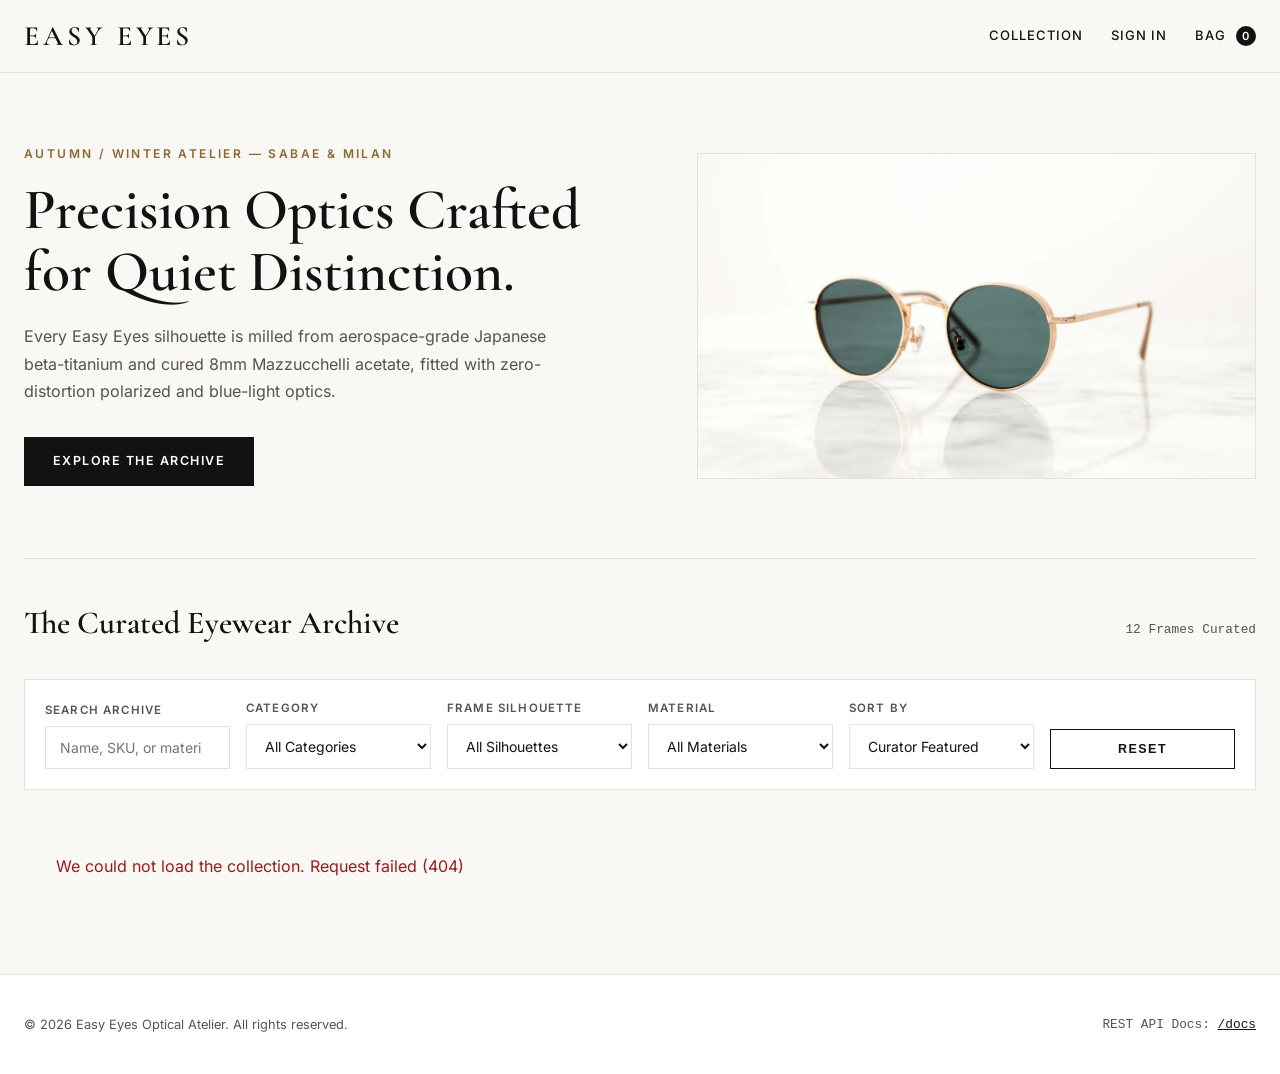
==== static/index.html @ 43835b64 "Local codebase push (without proper commit history)" ====
<!DOCTYPE html>
<html lang="en">
<head>
  <meta charset="UTF-8" />
  <meta name="viewport" content="width=device-width, initial-scale=1.0" />
  <link rel="icon" href="data:," />
  <link rel="preload" href="/static/fonts/inter-var.woff2" as="font" type="font/woff2" crossorigin />
  <link rel="preload" href="/static/fonts/cormorant-600.woff2" as="font" type="font/woff2" crossorigin />
  <meta name="description" content="Easy Eyes — Architectural luxury optical and sun eyewear crafted from Japanese titanium and Italian cellulose acetate." />
  <title>Easy Eyes — Architectural Luxury Eyewear</title>
  <link rel="stylesheet" href="/static/css/styles.css" />
</head>
<body>
  <header class="nav-header">
    <div class="container-luxury nav-inner">
      <a href="/index.html" class="brand-logo">Easy Eyes</a>
      <nav class="nav-links" aria-label="Primary Navigation">
        <a href="/index.html#catalog" class="nav-link">Collection</a>
        <a href="/admin.html" id="nav-admin-link" class="nav-link" style="display: none;">Atelier Admin</a>
        <a href="/login.html" id="nav-auth-link" class="nav-link">Sign In</a>
        <button type="button" id="nav-logout-btn" class="nav-link" style="display: none;">Logout</button>
        <a href="/cart.html" class="nav-link" aria-label="Shopping Bag">
          Bag <span id="nav-cart-count" class="badge-count">0</span>
        </a>
      </nav>
    </div>
  </header>

  <main class="container-luxury">
    <section class="hero-section">
      <div>
        <span class="hero-eyebrow">Autumn / Winter Atelier — Sabae &amp; Milan</span>
        <h1 class="hero-title">Precision Optics Crafted for Quiet Distinction.</h1>
        <p class="hero-subtitle">
          Every Easy Eyes silhouette is milled from aerospace-grade Japanese beta-titanium and cured 8mm Mazzucchelli acetate, fitted with zero-distortion polarized and blue-light optics.
        </p>
        <div style="display: flex; gap: 1rem; flex-wrap: wrap;">
          <a href="#catalog" class="btn-primary">Explore The Archive</a>
        </div>
      </div>
      <div class="hero-img-wrap">
        <img src="/static/images/frames/hero.webp"
             alt="Easy Eyes Signature Gold Titanium Eyewear"
             width="1200"
             height="700"
             fetchpriority="high" />
      </div>
    </section>

    <section id="catalog" aria-labelledby="catalog-heading">
      <div style="display: flex; justify-content: space-between; align-items: baseline; flex-wrap: wrap; margin-top: 2.5rem;">
        <h2 id="catalog-heading" class="font-serif" style="font-size: 2rem; font-weight: 600;">The Curated Eyewear Archive</h2>
        <span id="results-count" class="font-mono" style="font-size: 0.8rem; color: #57534E;">12 Frames Curated</span>
      </div>

      <div class="filter-bar">
        <div>
          <label for="search-input" class="field-label">Search Archive</label>
          <input type="search" id="search-input" class="input-field" placeholder="Name, SKU, or material..." />
        </div>
        <div>
          <label for="filter-category" class="field-label">Category</label>
          <select id="filter-category" class="select-field">
            <option value="">All Categories</option>
            <option value="SUNGLASSES">Sunglasses</option>
            <option value="OPTICAL">Optical Frames</option>
          </select>
        </div>
        <div>
          <label for="filter-shape" class="field-label">Frame Silhouette</label>
          <select id="filter-shape" class="select-field">
            <option value="">All Silhouettes</option>
            <option value="ROUND">Round</option>
            <option value="SQUARE">Square</option>
            <option value="AVIATOR">Aviator</option>
            <option value="CAT_EYE">Cat-Eye</option>
            <option value="RECTANGLE">Rectangle</option>
          </select>
        </div>
        <div>
          <label for="filter-material" class="field-label">Material</label>
          <select id="filter-material" class="select-field">
            <option value="">All Materials</option>
            <option value="TITANIUM">Japanese Titanium</option>
            <option value="ACETATE">Italian Acetate</option>
            <option value="METAL">Sculpted Metal</option>
          </select>
        </div>
        <div>
          <label for="sort-select" class="field-label">Sort By</label>
          <select id="sort-select" class="select-field">
            <option value="featured">Curator Featured</option>
            <option value="price_asc">Price: Low to High</option>
            <option value="price_desc">Price: High to Low</option>
            <option value="rating_desc">Highest Rated</option>
          </select>
        </div>
        <div>
          <button type="button" id="reset-filters-btn" class="btn-outline" style="width: 100%; padding: 0.75rem;">Reset</button>
        </div>
      </div>

      <div id="product-grid" class="product-grid">
        <div class="skeleton-box"></div>
        <div class="skeleton-box"></div>
        <div class="skeleton-box"></div>
        <div class="skeleton-box"></div>
        <div class="skeleton-box"></div>
        <div class="skeleton-box"></div>
      </div>
    </section>
  </main>

  <footer class="footer-luxury">
    <div class="container-luxury" style="display: flex; justify-content: space-between; flex-wrap: wrap; gap: 1rem;">
      <span>&copy; 2026 Easy Eyes Optical Atelier. All rights reserved.</span>
      <span class="font-mono">REST API Docs: <a href="/docs" style="color: #121212;">/docs</a></span>
    </div>
  </footer>

  <script src="/static/js/api.js" defer></script>
  <script src="/static/js/catalog.js" defer></script>
</body>
</html>
---- static/css/styles.css ----
/* static/css/styles.css — Easy Eyes Luxury Editorial Stylesheet + Staggered Scroll Reveal */
@font-face {
  font-family: "Inter";
  src: url("/static/fonts/inter-var.woff2") format("woff2");
  font-weight: 400 600;
  font-display: swap;
}
@font-face {
  font-family: "Cormorant Garamond";
  src: url("/static/fonts/cormorant-600.woff2") format("woff2");
  font-weight: 600;
  font-display: swap;
}

*, *::before, *::after { box-sizing: border-box; margin: 0; padding: 0; }
:root {
  --bg-primary: #FAF8F5;
  --bg-surface: #FFFFFF;
  --bg-dark: #121212;
  --text-main: #121212;
  --text-muted: #57534E;
  --accent-gold: #8A6A2F;
  --accent-gold-light: #C5A059;
  --border-subtle: #E5E2DC;
  --danger: #991B1B;
  --success: #166534;
}
html { font-family: "Inter", -apple-system, BlinkMacSystemFont, sans-serif; background-color: var(--bg-primary); color: var(--text-main); line-height: 1.5; scroll-behavior: smooth; }
body { min-height: 100vh; display: flex; flex-direction: column; background-color: var(--bg-primary); color: var(--text-main); overflow-x: hidden; }
.font-serif { font-family: "Cormorant Garamond", Georgia, serif; }
.font-mono { font-family: ui-monospace, SFMono-Regular, Menlo, Monaco, Consolas, monospace; }

/* Prevents sticky navbar from clipping #catalog heading on anchor scroll */
#catalog { scroll-margin-top: 5.25rem; }

/* Layout Containers */
.container-luxury { width: 100%; max-width: 1280px; margin: 0 auto; padding: 0 1.5rem; }
.nav-header { position: sticky; top: 0; z-index: 40; background: rgba(250, 248, 245, 0.95); backdrop-filter: blur(8px); border-bottom: 1px solid var(--border-subtle); }
.nav-inner { display: flex; align-items: center; justify-content: space-between; height: 4.5rem; }
.brand-logo { font-family: "Cormorant Garamond", Georgia, serif; font-size: 1.75rem; font-weight: 600; letter-spacing: 0.14em; text-transform: uppercase; color: var(--text-main); text-decoration: none; }
.nav-links { display: flex; align-items: center; gap: 1.75rem; }
.nav-link { font-size: 0.8125rem; font-weight: 500; letter-spacing: 0.08em; text-transform: uppercase; color: var(--text-main); text-decoration: none; transition: color 0.15s; background: none; border: none; cursor: pointer; }
.nav-link:hover { color: var(--accent-gold); }
.badge-count { display: inline-flex; align-items: center; justify-content: center; min-width: 1.25rem; height: 1.25rem; padding: 0 0.35rem; font-size: 0.7rem; font-weight: 600; background: var(--bg-dark); color: #fff; border-radius: 999px; margin-left: 0.35rem; }

/* Hero Section */
.hero-section { display: grid; grid-template-columns: 1fr; gap: 2rem; padding: 3rem 0; border-bottom: 1px solid var(--border-subtle); align-items: center; }
@media (min-width: 900px) { .hero-section { grid-template-columns: 1.05fr 0.95fr; padding: 4.5rem 0; gap: 3.5rem; } }
.hero-eyebrow { font-size: 0.75rem; text-transform: uppercase; letter-spacing: 0.2em; color: var(--accent-gold); font-weight: 600; margin-bottom: 1rem; display: block; }
.hero-title { font-family: "Cormorant Garamond", Georgia, serif; font-size: clamp(2.5rem, 4.5vw, 4.25rem); font-weight: 600; line-height: 1.08; margin-bottom: 1.25rem; color: var(--text-main); }
.hero-subtitle { font-size: 1rem; color: var(--text-muted); max-width: 34rem; margin-bottom: 2rem; line-height: 1.7; }
.hero-img-wrap { width: 100%; aspect-ratio: 12 / 7; background: #141413; overflow: hidden; border: 1px solid var(--border-subtle); }
.hero-img-wrap img { width: 100%; height: 100%; object-fit: cover; display: block; transition: transform 0.8s cubic-bezier(0.22, 1, 0.36, 1); }
.hero-img-wrap:hover img { transform: scale(1.03); }

/* Buttons & Inputs */
.btn-primary { display: inline-flex; align-items: center; justify-content: center; gap: 0.5rem; background: var(--bg-dark); color: #FFFFFF; font-size: 0.78rem; font-weight: 600; text-transform: uppercase; letter-spacing: 0.12em; padding: 0.9rem 1.75rem; border: 1px solid var(--bg-dark); cursor: pointer; text-decoration: none; transition: background 0.2s, transform 0.2s; }
.btn-primary:hover { background: #27272A; transform: translateY(-1px); }
.btn-primary:disabled { opacity: 0.5; cursor: not-allowed; transform: none; }
.btn-outline { display: inline-flex; align-items: center; justify-content: center; gap: 0.5rem; background: transparent; color: var(--text-main); font-size: 0.78rem; font-weight: 600; text-transform: uppercase; letter-spacing: 0.12em; padding: 0.85rem 1.5rem; border: 1px solid var(--text-main); cursor: pointer; text-decoration: none; transition: all 0.2s; }
.btn-outline:hover { background: var(--bg-dark); color: #FFFFFF; }
.btn-danger { background: var(--danger); color: #fff; border: 1px solid var(--danger); padding: 0.5rem 0.9rem; font-size: 0.75rem; text-transform: uppercase; letter-spacing: 0.08em; cursor: pointer; }
.btn-sm { padding: 0.5rem 0.9rem; font-size: 0.72rem; }

.input-field, .select-field, .textarea-field { width: 100%; padding: 0.75rem 0.9rem; font-size: 0.875rem; font-family: inherit; color: var(--text-main); background: #FFFFFF; border: 1px solid var(--border-subtle); outline: none; transition: border-color 0.15s; }
.input-field:focus, .select-field:focus, .textarea-field:focus { border-color: var(--bg-dark); }
.field-label { display: block; font-size: 0.72rem; font-weight: 600; text-transform: uppercase; letter-spacing: 0.1em; color: var(--text-muted); margin-bottom: 0.4rem; }

/* Filter Bar & Product Grid */
.filter-bar { background: var(--bg-surface); border: 1px solid var(--border-subtle); padding: 1.25rem; margin: 2rem 0; display: grid; grid-template-columns: repeat(auto-fit, minmax(170px, 1fr)); gap: 1rem; align-items: end; }
.product-grid { display: grid; grid-template-columns: repeat(1, 1fr); gap: 2rem; margin-bottom: 4rem; }
@media (min-width: 640px) { .product-grid { grid-template-columns: repeat(2, 1fr); } }
@media (min-width: 1024px) { .product-grid { grid-template-columns: repeat(3, 1fr); } }

/* Product Card & Hover Elevation */
.product-card { background: var(--bg-surface); border: 1px solid var(--border-subtle); display: flex; flex-direction: column; justify-content: space-between; position: relative; min-height: 460px; transition: border-color 0.25s ease, box-shadow 0.35s ease, transform 0.35s ease; }
.product-card:hover { border-color: #A8A29E; box-shadow: 0 14px 30px -12px rgba(18, 18, 18, 0.08); }
.card-img-box { width: 100%; aspect-ratio: 1 / 1; background: #F4F1EA; overflow: hidden; position: relative; display: block; }
.card-img-box img { width: 100%; height: 100%; object-fit: cover; display: block; transition: transform 0.55s cubic-bezier(0.22, 1, 0.36, 1); }
.product-card:hover .card-img-box img { transform: scale(1.05); }
.wishlist-icon-btn { position: absolute; top: 0.75rem; right: 0.75rem; z-index: 10; width: 2.25rem; height: 2.25rem; background: rgba(255,255,255,0.92); border: 1px solid var(--border-subtle); display: flex; align-items: center; justify-content: center; cursor: pointer; font-size: 1rem; color: var(--text-main); transition: transform 0.2s; }
.wishlist-icon-btn:hover { transform: scale(1.08); }
.wishlist-icon-btn.active { color: #B91C1C; }
.card-body { padding: 1.25rem; display: flex; flex-direction: column; gap: 0.5rem; flex: 1; }
.card-meta { display: flex; justify-content: space-between; align-items: center; font-size: 0.7rem; text-transform: uppercase; letter-spacing: 0.1em; color: var(--text-muted); }
.card-title { font-family: "Cormorant Garamond", Georgia, serif; font-size: 1.35rem; font-weight: 600; color: var(--text-main); text-decoration: none; line-height: 1.25; }
.card-price-row { display: flex; align-items: center; justify-content: space-between; margin-top: auto; padding-top: 0.9rem; border-top: 1px solid var(--border-subtle); }

/* GPU-Accelerated Scroll Reveal Animation (0 CLS impact) */
.reveal-on-scroll {
  opacity: 0;
  transform: translateY(24px);
  transition: opacity 0.65s cubic-bezier(0.22, 1, 0.36, 1),
              transform 0.65s cubic-bezier(0.22, 1, 0.36, 1),
              border-color 0.25s ease,
              box-shadow 0.35s ease;
  transition-delay: var(--reveal-delay, 0ms);
  will-change: opacity, transform;
}
.reveal-on-scroll.is-visible {
  opacity: 1;
  transform: translateY(0);
}

/* Skeleton Loader */
.skeleton-box { background: linear-gradient(90deg, #ECE9E2 25%, #F5F3EE 50%, #ECE9E2 75%); background-size: 200% 100%; animation: shimmer 1.5s infinite; min-height: 460px; border: 1px solid var(--border-subtle); }
@keyframes shimmer { 0% { background-position: 200% 0; } 100% { background-position: -200% 0; } }

/* Product Detail Layout */
.pdp-grid { display: grid; grid-template-columns: 1fr; gap: 2.5rem; padding: 3rem 0; }
@media (min-width: 900px) { .pdp-grid { grid-template-columns: 1fr 1fr; gap: 4rem; } }
.spec-grid { display: grid; grid-template-columns: repeat(2, 1fr); gap: 0.75rem; margin: 1.5rem 0; padding: 1.25rem; background: var(--bg-surface); border: 1px solid var(--border-subtle); }
.spec-item span { display: block; font-size: 0.68rem; text-transform: uppercase; letter-spacing: 0.1em; color: var(--text-muted); }
.spec-item strong { font-size: 0.875rem; color: var(--text-main); }

/* Tables, Modals & Toast */
.table-wrap { width: 100%; overflow-x: auto; background: var(--bg-surface); border: 1px solid var(--border-subtle); }
table.luxury-table { width: 100%; border-collapse: collapse; text-align: left; font-size: 0.875rem; }
.luxury-table th { padding: 0.9rem 1rem; font-size: 0.7rem; text-transform: uppercase; letter-spacing: 0.1em; color: var(--text-muted); border-bottom: 1px solid var(--border-subtle); background: #F7F5F0; }
.luxury-table td { padding: 0.9rem 1rem; border-bottom: 1px solid var(--border-subtle); vertical-align: middle; }

.modal-backdrop { position: fixed; inset: 0; background: rgba(18, 18, 18, 0.65); z-index: 60; display: none; align-items: center; justify-content: center; padding: 1rem; }
.modal-backdrop.open { display: flex; }
.modal-card { background: var(--bg-surface); border: 1px solid var(--border-subtle); width: 100%; max-width: 600px; max-height: 90vh; overflow-y: auto; padding: 2rem; }

.toast-banner { position: fixed; bottom: 1.5rem; right: 1.5rem; z-index: 80; background: var(--bg-dark); color: #fff; padding: 0.9rem 1.4rem; font-size: 0.85rem; letter-spacing: 0.03em; border-left: 4px solid var(--accent-gold-light); box-shadow: 0 10px 25px rgba(0,0,0,0.18); display: none; max-width: 24rem; }
.toast-banner.show { display: block; }
.footer-luxury { margin-top: auto; border-top: 1px solid var(--border-subtle); padding: 2.5rem 0; font-size: 0.8rem; color: var(--text-muted); background: var(--bg-surface); }

@media (max-width: 640px) {
  .nav-inner { height: auto; padding: 0.75rem 0; flex-wrap: wrap; gap: 0.5rem; }
  .brand-logo { font-size: 1.35rem; }
  .nav-links { gap: 1rem; flex-wrap: wrap; }
  .nav-link { font-size: 0.72rem; }
}
@media (prefers-reduced-motion: reduce) {
  .skeleton-box, .reveal-on-scroll { animation: none; opacity: 1; transform: none; transition: none; }
}
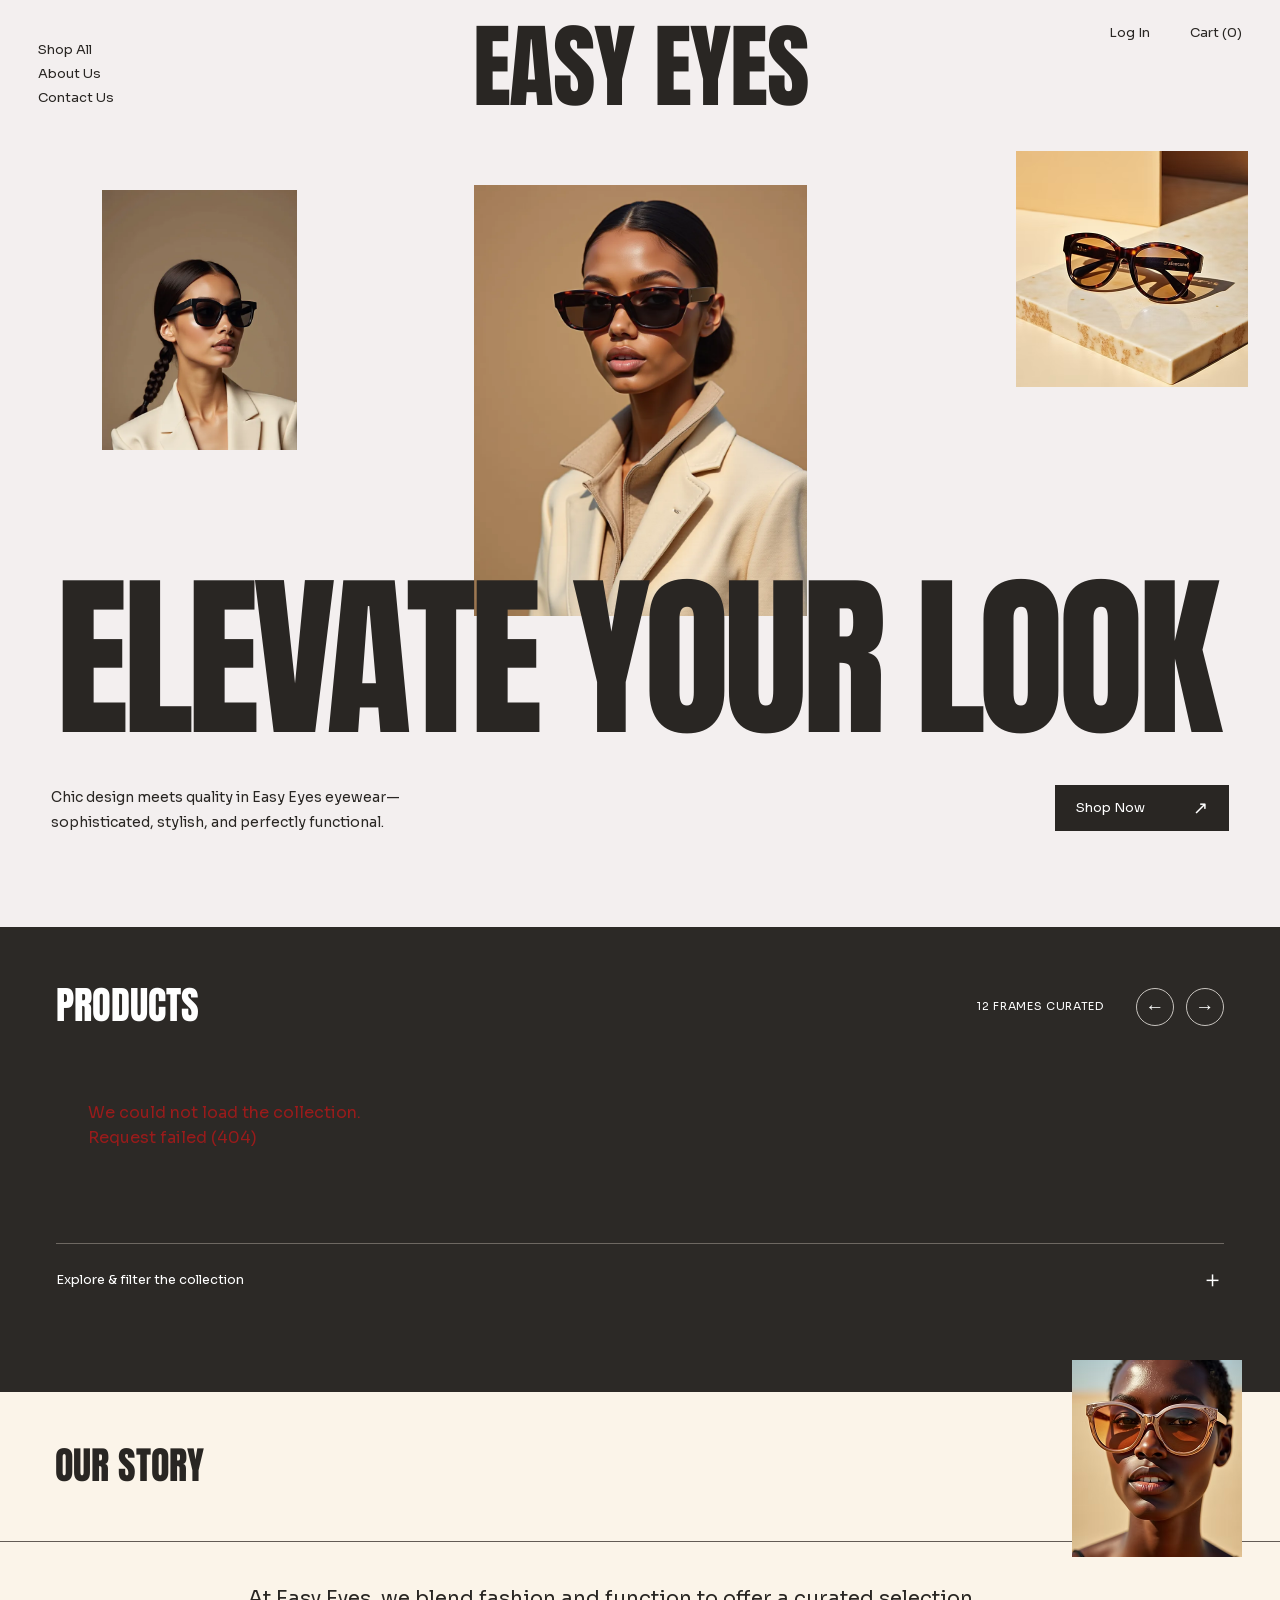
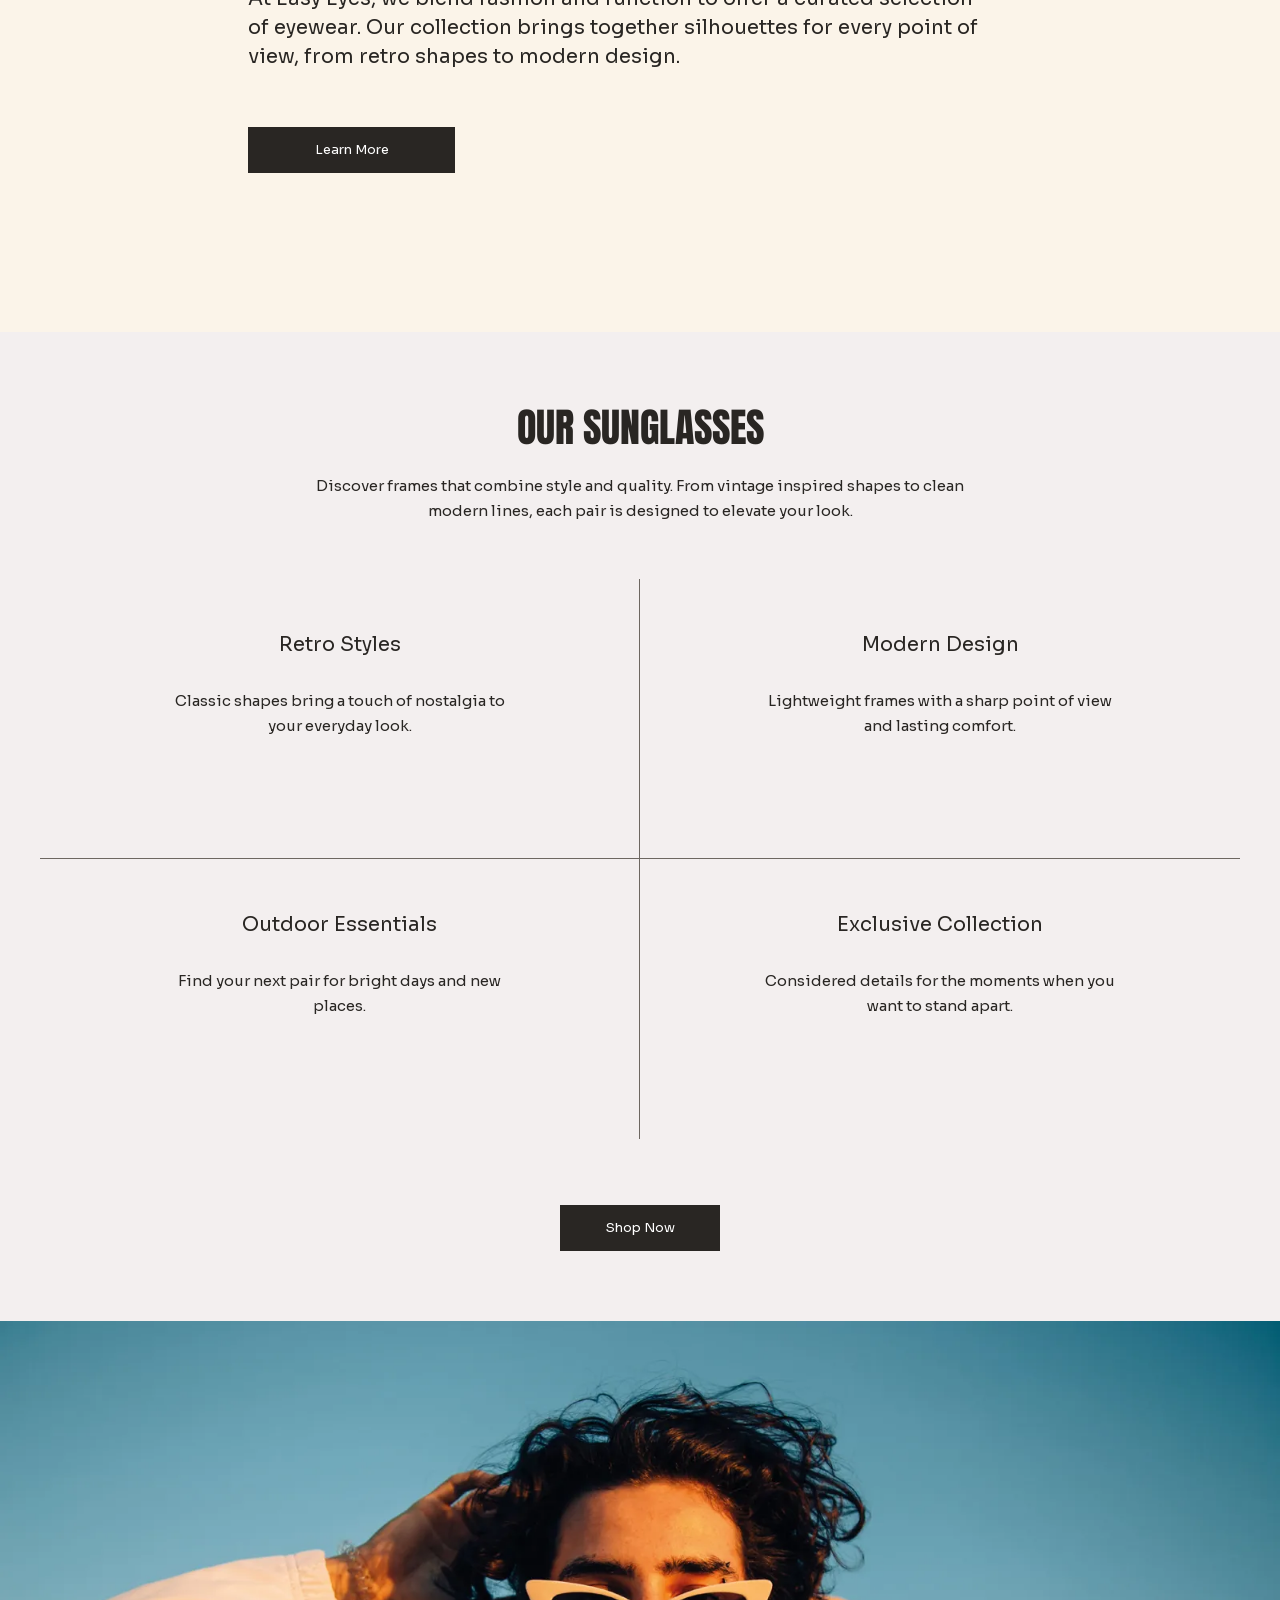
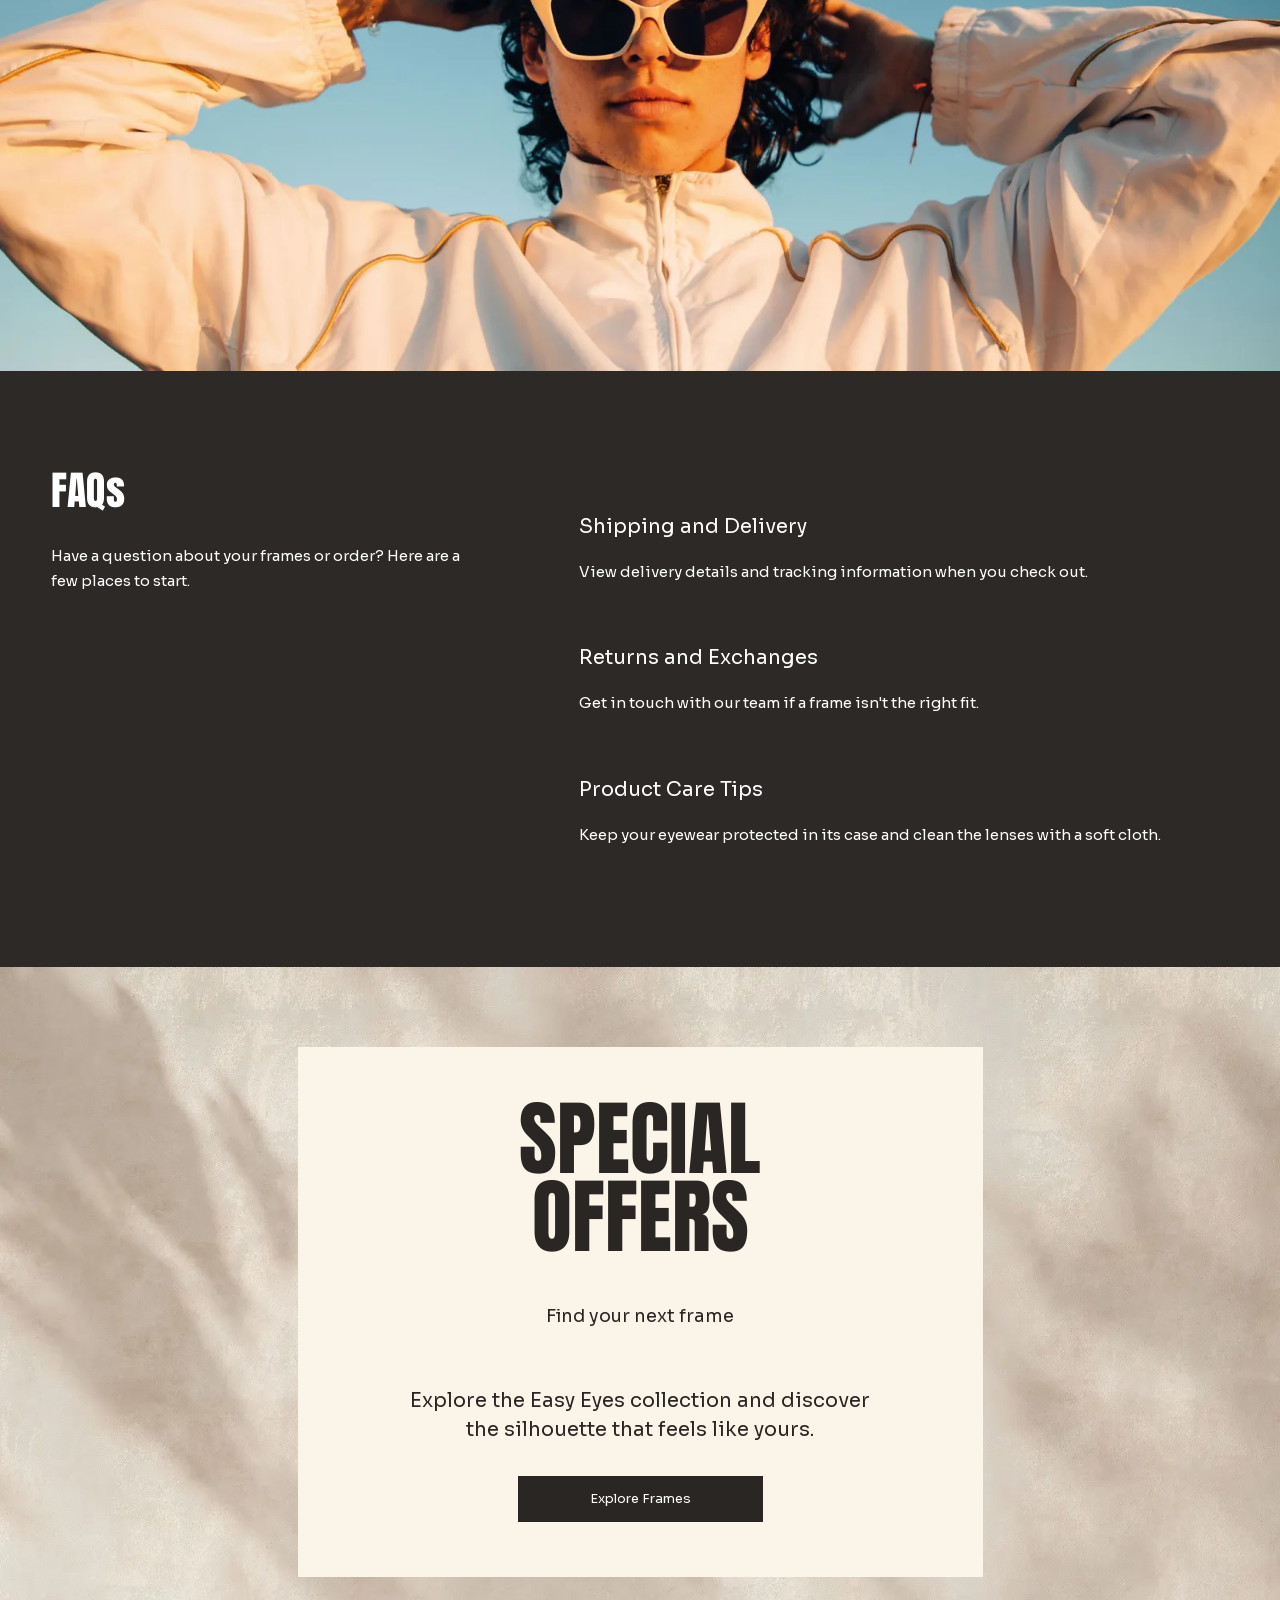
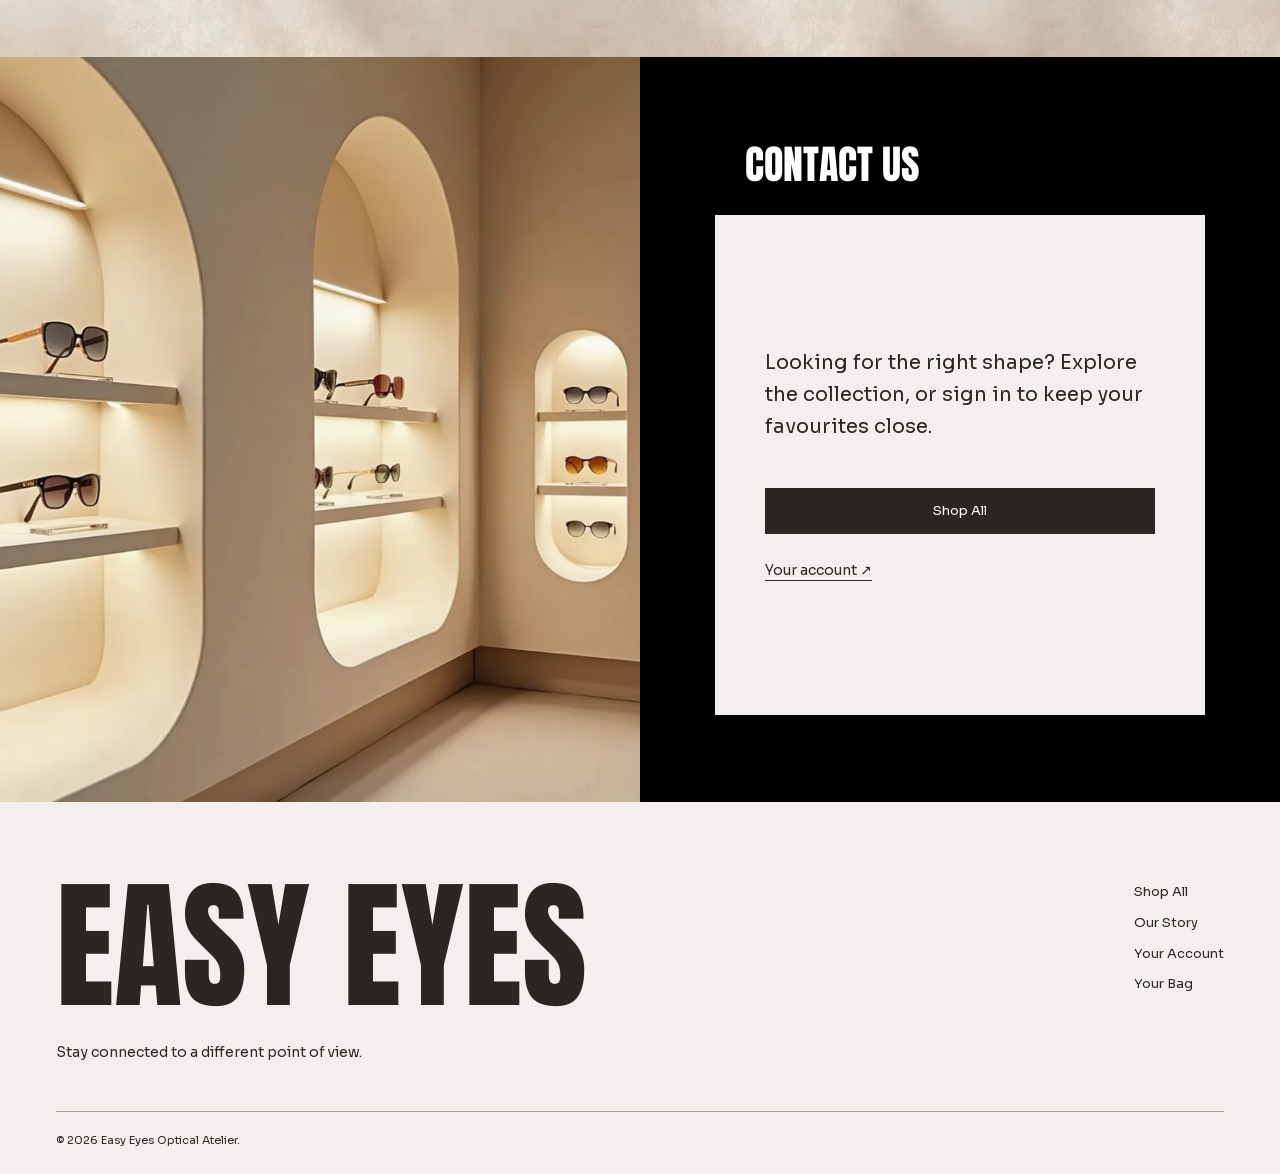
==== commit e755d3a3: "Pushed local updates, bettering UI" ====
--- a/static/index.html
+++ b/static/index.html
@@ -4,121 +4,138 @@
   <meta charset="UTF-8" />
   <meta name="viewport" content="width=device-width, initial-scale=1.0" />
   <link rel="icon" href="data:," />
-  <link rel="preload" href="/static/fonts/inter-var.woff2" as="font" type="font/woff2" crossorigin />
-  <link rel="preload" href="/static/fonts/cormorant-600.woff2" as="font" type="font/woff2" crossorigin />
-  <meta name="description" content="Easy Eyes — Architectural luxury optical and sun eyewear crafted from Japanese titanium and Italian cellulose acetate." />
-  <title>Easy Eyes — Architectural Luxury Eyewear</title>
-  <link rel="stylesheet" href="/static/css/styles.css" />
+  <link rel="preload" href="/static/fonts/anton.woff2" as="font" type="font/woff2" crossorigin />
+  <link rel="preload" href="/static/images/campaign/portrait-center.webp" as="image" type="image/webp" fetchpriority="high" />
+  <meta name="description" content="Easy Eyes — considered eyewear for a different point of view. Explore sunglasses and optical frames." />
+  <title>Easy Eyes — Elevate Your Look</title>
+  <link rel="stylesheet" href="/static/css/styles.css?v=20261029-4" />
+  <script>if ('IntersectionObserver' in window && !matchMedia('(prefers-reduced-motion: reduce)').matches) document.documentElement.classList.add('motion-ready');</script>
 </head>
-<body>
-  <header class="nav-header">
-    <div class="container-luxury nav-inner">
-      <a href="/index.html" class="brand-logo">Easy Eyes</a>
-      <nav class="nav-links" aria-label="Primary Navigation">
-        <a href="/index.html#catalog" class="nav-link">Collection</a>
-        <a href="/admin.html" id="nav-admin-link" class="nav-link" style="display: none;">Atelier Admin</a>
-        <a href="/login.html" id="nav-auth-link" class="nav-link">Sign In</a>
-        <button type="button" id="nav-logout-btn" class="nav-link" style="display: none;">Logout</button>
-        <a href="/cart.html" class="nav-link" aria-label="Shopping Bag">
-          Bag <span id="nav-cart-count" class="badge-count">0</span>
-        </a>
-      </nav>
-    </div>
+<body class="home-page">
+  <header class="site-header">
+    <nav class="site-nav" aria-label="Primary navigation">
+      <div class="site-nav-left">
+        <a href="#catalog">Shop All</a>
+        <a href="#story">About Us</a>
+        <a href="#contact">Contact Us</a>
+        <a href="/admin.html" id="nav-admin-link" style="display:none;">Admin</a>
+      </div>
+      <a href="/index.html" class="site-wordmark" aria-label="Easy Eyes home">EASY EYES</a>
+      <div class="site-nav-right">
+        <a href="/login.html" id="nav-auth-link">Log In</a>
+        <button type="button" id="nav-logout-btn" style="display:none;">Logout</button>
+        <a href="/cart.html" aria-label="Shopping bag">Cart (<span id="nav-cart-count">0</span>)</a>
+      </div>
+    </nav>
   </header>
 
-  <main class="container-luxury">
-    <section class="hero-section">
-      <div>
-        <span class="hero-eyebrow">Autumn / Winter Atelier — Sabae &amp; Milan</span>
-        <h1 class="hero-title">Precision Optics Crafted for Quiet Distinction.</h1>
-        <p class="hero-subtitle">
-          Every Easy Eyes silhouette is milled from aerospace-grade Japanese beta-titanium and cured 8mm Mazzucchelli acetate, fitted with zero-distortion polarized and blue-light optics.
-        </p>
-        <div style="display: flex; gap: 1rem; flex-wrap: wrap;">
-          <a href="#catalog" class="btn-primary">Explore The Archive</a>
-        </div>
+  <main>
+    <section class="reference-hero" aria-labelledby="hero-heading">
+      <div class="hero-stage">
+        <img class="hero-photo hero-photo-left" src="/static/images/campaign/portrait-left.webp" alt="Model wearing dark sunglasses and a cream blazer" width="600" height="800" fetchpriority="low" decoding="async" />
+        <img class="hero-photo hero-photo-center" src="/static/images/campaign/portrait-center.webp" alt="Model in sculptural dark sunglasses and a cream jacket" width="900" height="1200" fetchpriority="high" decoding="async" />
+        <img class="hero-photo hero-photo-right" src="/static/images/campaign/frames-right.avif" alt="Tortoiseshell sunglasses on a sunlit stone plinth" width="464" height="472" fetchpriority="low" decoding="async" />
+        <h1 id="hero-heading">ELEVATE YOUR LOOK</h1>
       </div>
-      <div class="hero-img-wrap">
-        <img src="/static/images/frames/hero.webp"
-             alt="Easy Eyes Signature Gold Titanium Eyewear"
-             width="1200"
-             height="700"
-             fetchpriority="high" />
+      <div class="hero-after">
+        <p>Chic design meets quality in Easy Eyes eyewear—sophisticated, stylish, and perfectly functional.</p>
+        <a href="#catalog" class="reference-button">Shop Now <span aria-hidden="true">↗</span></a>
       </div>
     </section>
 
-    <section id="catalog" aria-labelledby="catalog-heading">
-      <div style="display: flex; justify-content: space-between; align-items: baseline; flex-wrap: wrap; margin-top: 2.5rem;">
-        <h2 id="catalog-heading" class="font-serif" style="font-size: 2rem; font-weight: 600;">The Curated Eyewear Archive</h2>
-        <span id="results-count" class="font-mono" style="font-size: 0.8rem; color: #57534E;">12 Frames Curated</span>
-      </div>
-
-      <div class="filter-bar">
-        <div>
-          <label for="search-input" class="field-label">Search Archive</label>
-          <input type="search" id="search-input" class="input-field" placeholder="Name, SKU, or material..." />
-        </div>
-        <div>
-          <label for="filter-category" class="field-label">Category</label>
-          <select id="filter-category" class="select-field">
-            <option value="">All Categories</option>
-            <option value="SUNGLASSES">Sunglasses</option>
-            <option value="OPTICAL">Optical Frames</option>
-          </select>
-        </div>
-        <div>
-          <label for="filter-shape" class="field-label">Frame Silhouette</label>
-          <select id="filter-shape" class="select-field">
-            <option value="">All Silhouettes</option>
-            <option value="ROUND">Round</option>
-            <option value="SQUARE">Square</option>
-            <option value="AVIATOR">Aviator</option>
-            <option value="CAT_EYE">Cat-Eye</option>
-            <option value="RECTANGLE">Rectangle</option>
-          </select>
-        </div>
-        <div>
-          <label for="filter-material" class="field-label">Material</label>
-          <select id="filter-material" class="select-field">
-            <option value="">All Materials</option>
-            <option value="TITANIUM">Japanese Titanium</option>
-            <option value="ACETATE">Italian Acetate</option>
-            <option value="METAL">Sculpted Metal</option>
-          </select>
-        </div>
-        <div>
-          <label for="sort-select" class="field-label">Sort By</label>
-          <select id="sort-select" class="select-field">
-            <option value="featured">Curator Featured</option>
-            <option value="price_asc">Price: Low to High</option>
-            <option value="price_desc">Price: High to Low</option>
-            <option value="rating_desc">Highest Rated</option>
-          </select>
-        </div>
-        <div>
-          <button type="button" id="reset-filters-btn" class="btn-outline" style="width: 100%; padding: 0.75rem;">Reset</button>
+    <section id="catalog" class="reference-products" aria-labelledby="catalog-heading">
+      <div class="products-heading" data-reveal>
+        <h2 id="catalog-heading">PRODUCTS</h2>
+        <div class="product-controls">
+          <span id="results-count" aria-live="polite">12 Frames Curated</span>
+          <button type="button" class="product-arrow" id="products-prev" aria-label="Previous products">←</button>
+          <button type="button" class="product-arrow" id="products-next" aria-label="Next products">→</button>
         </div>
       </div>
+      <div id="product-grid" class="product-grid" tabindex="0" aria-label="Eyewear collection" data-reveal>
+        <div class="skeleton-box"></div><div class="skeleton-box"></div><div class="skeleton-box"></div>
+      </div>
+      <details class="collection-filters">
+        <summary>Explore &amp; filter the collection <span aria-hidden="true">＋</span></summary>
+        <div class="filter-bar">
+          <div><label for="search-input" class="field-label">Search</label><input type="search" id="search-input" class="input-field" placeholder="Name, SKU, or material..." /></div>
+          <div><label for="filter-category" class="field-label">Category</label><select id="filter-category" class="select-field"><option value="">All Categories</option><option value="SUNGLASSES">Sunglasses</option><option value="OPTICAL">Optical Frames</option></select></div>
+          <div><label for="filter-shape" class="field-label">Shape</label><select id="filter-shape" class="select-field"><option value="">All Silhouettes</option><option value="ROUND">Round</option><option value="SQUARE">Square</option><option value="AVIATOR">Aviator</option><option value="CAT_EYE">Cat-Eye</option><option value="RECTANGLE">Rectangle</option></select></div>
+          <div><label for="filter-material" class="field-label">Material</label><select id="filter-material" class="select-field"><option value="">All Materials</option><option value="TITANIUM">Japanese Titanium</option><option value="ACETATE">Italian Acetate</option><option value="METAL">Sculpted Metal</option></select></div>
+          <div><label for="sort-select" class="field-label">Sort By</label><select id="sort-select" class="select-field"><option value="featured">Curator Featured</option><option value="price_asc">Price: Low to High</option><option value="price_desc">Price: High to Low</option><option value="rating_desc">Highest Rated</option></select></div>
+          <div><button type="button" id="reset-filters-btn" class="btn-outline">Reset</button></div>
+        </div>
+      </details>
+    </section>
 
-      <div id="product-grid" class="product-grid">
-        <div class="skeleton-box"></div>
-        <div class="skeleton-box"></div>
-        <div class="skeleton-box"></div>
-        <div class="skeleton-box"></div>
-        <div class="skeleton-box"></div>
-        <div class="skeleton-box"></div>
+    <section id="story" class="reference-story" aria-labelledby="story-heading">
+      <div class="story-head" data-reveal>
+        <h2 id="story-heading">OUR STORY</h2>
+        <img src="/static/images/campaign/story-portrait.avif" alt="Portrait of a model in warm toned sunglasses" width="340" height="394" loading="lazy" decoding="async" />
+      </div>
+      <div class="story-copy" data-reveal>
+        <p>At Easy Eyes, we blend fashion and function to offer a curated selection of eyewear. Our collection brings together silhouettes for every point of view, from retro shapes to modern design.</p>
+        <a href="#sunglasses" class="reference-button">Learn More</a>
+      </div>
+    </section>
+
+    <section id="sunglasses" class="reference-sunglasses" aria-labelledby="sunglasses-heading">
+      <div class="sunglasses-intro" data-reveal>
+        <h2 id="sunglasses-heading">OUR SUNGLASSES</h2>
+        <p>Discover frames that combine style and quality. From vintage inspired shapes to clean modern lines, each pair is designed to elevate your look.</p>
+      </div>
+      <div class="feature-grid">
+        <div data-reveal><h3>Retro Styles</h3><p>Classic shapes bring a touch of nostalgia to your everyday look.</p></div>
+        <div data-reveal><h3>Modern Design</h3><p>Lightweight frames with a sharp point of view and lasting comfort.</p></div>
+        <div data-reveal><h3>Outdoor Essentials</h3><p>Find your next pair for bright days and new places.</p></div>
+        <div data-reveal><h3>Exclusive Collection</h3><p>Considered details for the moments when you want to stand apart.</p></div>
+      </div>
+      <a href="#catalog" class="reference-button">Shop Now</a>
+    </section>
+
+    <div class="reference-banner" aria-label="Model wearing statement sunglasses in sunlight">
+      <img src="/static/images/campaign/wide-banner.webp" alt="Model in white cat-eye sunglasses against a blue sky" width="1600" height="812" loading="lazy" decoding="async" />
+    </div>
+
+    <section class="reference-faq" aria-labelledby="faq-heading">
+      <div data-reveal><h2 id="faq-heading">FAQs</h2><p>Have a question about your frames or order? Here are a few places to start.</p></div>
+      <div class="faq-list">
+        <div data-reveal><h3>Shipping and Delivery</h3><p>View delivery details and tracking information when you check out.</p></div>
+        <div data-reveal><h3>Returns and Exchanges</h3><p>Get in touch with our team if a frame isn't the right fit.</p></div>
+        <div data-reveal><h3>Product Care Tips</h3><p>Keep your eyewear protected in its case and clean the lenses with a soft cloth.</p></div>
+      </div>
+    </section>
+
+    <section class="reference-offers" aria-labelledby="offers-heading">
+      <div class="offers-panel" data-reveal>
+        <h2 id="offers-heading">SPECIAL OFFERS</h2>
+        <h3>Find your next frame</h3>
+        <p>Explore the Easy Eyes collection and discover the silhouette that feels like yours.</p>
+        <a href="#catalog" class="reference-button">Explore Frames</a>
+      </div>
+    </section>
+
+    <section id="contact" class="reference-contact" aria-labelledby="contact-heading">
+      <img src="/static/images/campaign/contact-gallery.webp" alt="A warm eyewear gallery with illuminated display shelves" width="900" height="1034" loading="lazy" decoding="async" />
+      <div class="contact-panel" data-reveal>
+        <h2 id="contact-heading">CONTACT US</h2>
+        <div class="contact-card">
+          <p>Looking for the right shape? Explore the collection, or sign in to keep your favourites close.</p>
+          <a href="#catalog" class="reference-button">Shop All</a>
+          <a href="/login.html" class="contact-account-link">Your account ↗</a>
+        </div>
       </div>
     </section>
   </main>
 
-  <footer class="footer-luxury">
-    <div class="container-luxury" style="display: flex; justify-content: space-between; flex-wrap: wrap; gap: 1rem;">
-      <span>&copy; 2026 Easy Eyes Optical Atelier. All rights reserved.</span>
-      <span class="font-mono">REST API Docs: <a href="/docs" style="color: #121212;">/docs</a></span>
-    </div>
+  <footer class="reference-footer">
+    <div><a href="/index.html" class="footer-brand">EASY EYES</a><p>Stay connected to a different point of view.</p></div>
+    <div><a href="#catalog">Shop All</a><a href="#story">Our Story</a><a href="/login.html">Your Account</a><a href="/cart.html">Your Bag</a></div>
+    <small>© 2026 Easy Eyes Optical Atelier.</small>
   </footer>
 
   <script src="/static/js/api.js" defer></script>
   <script src="/static/js/catalog.js" defer></script>
+  <script src="/static/js/home.js?v=20261029-4" defer></script>
 </body>
 </html>
--- a/static/css/styles.css
+++ b/static/css/styles.css
@@ -1,4 +1,4 @@
-/* static/css/styles.css — Easy Eyes Luxury Editorial Stylesheet + Staggered Scroll Reveal */
+/* Easy Eyes visual system */
 @font-face {
   font-family: "Inter";
   src: url("/static/fonts/inter-var.woff2") format("woff2");
@@ -13,126 +13,868 @@
 }
 
 *, *::before, *::after { box-sizing: border-box; margin: 0; padding: 0; }
+
 :root {
-  --bg-primary: #FAF8F5;
+  --bg-primary: #FFFFFF;
   --bg-surface: #FFFFFF;
-  --bg-dark: #121212;
-  --text-main: #121212;
-  --text-muted: #57534E;
-  --accent-gold: #8A6A2F;
-  --accent-gold-light: #C5A059;
-  --border-subtle: #E5E2DC;
+  --bg-soft: #F6F6F4;
+  --bg-dark: #0A0A0A;
+  --text-main: #0A0A0A;
+  --text-muted: #525252;
+  --border-subtle: #E6E6E2;
+
+  /* Warm accent */
+  --accent-gold: #8A6421;
+  --accent-gold-light: #C9A96E;
+  --accent-tint: #FAF8F3;
+
   --danger: #991B1B;
   --success: #166534;
-}
-html { font-family: "Inter", -apple-system, BlinkMacSystemFont, sans-serif; background-color: var(--bg-primary); color: var(--text-main); line-height: 1.5; scroll-behavior: smooth; }
-body { min-height: 100vh; display: flex; flex-direction: column; background-color: var(--bg-primary); color: var(--text-main); overflow-x: hidden; }
+  --ease-luxury: cubic-bezier(0.19, 1, 0.22, 1);
+  --ease-smooth: cubic-bezier(0.22, 1, 0.36, 1);
+}
+
+html {
+  font-family: "Inter", -apple-system, BlinkMacSystemFont, sans-serif;
+  background-color: var(--bg-primary);
+  color: var(--text-main);
+  line-height: 1.6;
+  scroll-behavior: smooth;
+  -webkit-font-smoothing: antialiased;
+}
+
+body {
+  min-height: 100vh;
+  display: flex;
+  flex-direction: column;
+  background-color: var(--bg-primary);
+  color: var(--text-main);
+  overflow-x: hidden;
+}
+
 .font-serif { font-family: "Cormorant Garamond", Georgia, serif; }
 .font-mono { font-family: ui-monospace, SFMono-Regular, Menlo, Monaco, Consolas, monospace; }
 
-/* Prevents sticky navbar from clipping #catalog heading on anchor scroll */
-#catalog { scroll-margin-top: 5.25rem; }
-
-/* Layout Containers */
-.container-luxury { width: 100%; max-width: 1280px; margin: 0 auto; padding: 0 1.5rem; }
-.nav-header { position: sticky; top: 0; z-index: 40; background: rgba(250, 248, 245, 0.95); backdrop-filter: blur(8px); border-bottom: 1px solid var(--border-subtle); }
-.nav-inner { display: flex; align-items: center; justify-content: space-between; height: 4.5rem; }
-.brand-logo { font-family: "Cormorant Garamond", Georgia, serif; font-size: 1.75rem; font-weight: 600; letter-spacing: 0.14em; text-transform: uppercase; color: var(--text-main); text-decoration: none; }
-.nav-links { display: flex; align-items: center; gap: 1.75rem; }
-.nav-link { font-size: 0.8125rem; font-weight: 500; letter-spacing: 0.08em; text-transform: uppercase; color: var(--text-main); text-decoration: none; transition: color 0.15s; background: none; border: none; cursor: pointer; }
+#catalog { scroll-margin-top: 5.5rem; }
+
+/* -------------------- NATIVE CSS SCROLL PROGRESS BAR (0 JS) -------------------- */
+@keyframes scrollProgress {
+  from { transform: scaleX(0); }
+  to { transform: scaleX(1); }
+}
+
+.nav-header::before {
+  content: "";
+  position: absolute;
+  top: 0;
+  left: 0;
+  width: 100%;
+  height: 2px;
+  background: linear-gradient(90deg, var(--bg-dark), var(--accent-gold-light), var(--accent-gold));
+  transform-origin: 0 50%;
+  transform: scaleX(0);
+  z-index: 50;
+}
+
+@supports (animation-timeline: scroll()) {
+  .nav-header::before {
+    animation: scrollProgress auto linear;
+    animation-timeline: scroll(root);
+  }
+}
+
+/* -------------------- FROSTED GLASS HEADER & MAGNETIC LINKS -------------------- */
+.container-luxury { width: 100%; max-width: 1340px; margin: 0 auto; padding: 0 1.75rem; }
+
+.nav-header {
+  position: sticky;
+  top: 0;
+  z-index: 40;
+  background: rgba(255, 255, 255, 0.86);
+  backdrop-filter: blur(18px);
+  -webkit-backdrop-filter: blur(18px);
+  border-bottom: 1px solid var(--border-subtle);
+  transition: background 0.3s var(--ease-smooth);
+}
+
+.nav-inner { display: flex; align-items: center; justify-content: space-between; height: 5rem; }
+
+.brand-logo {
+  font-family: "Cormorant Garamond", Georgia, serif;
+  font-size: 1.95rem;
+  font-weight: 600;
+  letter-spacing: 0.25em;
+  text-transform: uppercase;
+  color: var(--text-main);
+  text-decoration: none;
+  transition: opacity 0.25s ease;
+}
+.brand-logo:hover { opacity: 0.75; }
+
+.nav-links { display: flex; align-items: center; gap: 2.25rem; }
+
+.nav-link {
+  position: relative;
+  font-size: 0.74rem;
+  font-weight: 600;
+  letter-spacing: 0.16em;
+  text-transform: uppercase;
+  color: var(--text-main);
+  text-decoration: none;
+  background: none;
+  border: none;
+  cursor: pointer;
+  padding: 0.35rem 0;
+  transition: color 0.3s var(--ease-luxury);
+}
+
+.nav-link::after {
+  content: "";
+  position: absolute;
+  bottom: 0;
+  left: 0;
+  width: 100%;
+  height: 1.5px;
+  background: var(--accent-gold-light);
+  transform: scaleX(0);
+  transform-origin: right center;
+  transition: transform 0.45s var(--ease-luxury);
+}
+
 .nav-link:hover { color: var(--accent-gold); }
-.badge-count { display: inline-flex; align-items: center; justify-content: center; min-width: 1.25rem; height: 1.25rem; padding: 0 0.35rem; font-size: 0.7rem; font-weight: 600; background: var(--bg-dark); color: #fff; border-radius: 999px; margin-left: 0.35rem; }
-
-/* Hero Section */
-.hero-section { display: grid; grid-template-columns: 1fr; gap: 2rem; padding: 3rem 0; border-bottom: 1px solid var(--border-subtle); align-items: center; }
-@media (min-width: 900px) { .hero-section { grid-template-columns: 1.05fr 0.95fr; padding: 4.5rem 0; gap: 3.5rem; } }
-.hero-eyebrow { font-size: 0.75rem; text-transform: uppercase; letter-spacing: 0.2em; color: var(--accent-gold); font-weight: 600; margin-bottom: 1rem; display: block; }
-.hero-title { font-family: "Cormorant Garamond", Georgia, serif; font-size: clamp(2.5rem, 4.5vw, 4.25rem); font-weight: 600; line-height: 1.08; margin-bottom: 1.25rem; color: var(--text-main); }
-.hero-subtitle { font-size: 1rem; color: var(--text-muted); max-width: 34rem; margin-bottom: 2rem; line-height: 1.7; }
-.hero-img-wrap { width: 100%; aspect-ratio: 12 / 7; background: #141413; overflow: hidden; border: 1px solid var(--border-subtle); }
-.hero-img-wrap img { width: 100%; height: 100%; object-fit: cover; display: block; transition: transform 0.8s cubic-bezier(0.22, 1, 0.36, 1); }
-.hero-img-wrap:hover img { transform: scale(1.03); }
-
-/* Buttons & Inputs */
-.btn-primary { display: inline-flex; align-items: center; justify-content: center; gap: 0.5rem; background: var(--bg-dark); color: #FFFFFF; font-size: 0.78rem; font-weight: 600; text-transform: uppercase; letter-spacing: 0.12em; padding: 0.9rem 1.75rem; border: 1px solid var(--bg-dark); cursor: pointer; text-decoration: none; transition: background 0.2s, transform 0.2s; }
-.btn-primary:hover { background: #27272A; transform: translateY(-1px); }
-.btn-primary:disabled { opacity: 0.5; cursor: not-allowed; transform: none; }
-.btn-outline { display: inline-flex; align-items: center; justify-content: center; gap: 0.5rem; background: transparent; color: var(--text-main); font-size: 0.78rem; font-weight: 600; text-transform: uppercase; letter-spacing: 0.12em; padding: 0.85rem 1.5rem; border: 1px solid var(--text-main); cursor: pointer; text-decoration: none; transition: all 0.2s; }
-.btn-outline:hover { background: var(--bg-dark); color: #FFFFFF; }
-.btn-danger { background: var(--danger); color: #fff; border: 1px solid var(--danger); padding: 0.5rem 0.9rem; font-size: 0.75rem; text-transform: uppercase; letter-spacing: 0.08em; cursor: pointer; }
-.btn-sm { padding: 0.5rem 0.9rem; font-size: 0.72rem; }
-
-.input-field, .select-field, .textarea-field { width: 100%; padding: 0.75rem 0.9rem; font-size: 0.875rem; font-family: inherit; color: var(--text-main); background: #FFFFFF; border: 1px solid var(--border-subtle); outline: none; transition: border-color 0.15s; }
-.input-field:focus, .select-field:focus, .textarea-field:focus { border-color: var(--bg-dark); }
-.field-label { display: block; font-size: 0.72rem; font-weight: 600; text-transform: uppercase; letter-spacing: 0.1em; color: var(--text-muted); margin-bottom: 0.4rem; }
-
-/* Filter Bar & Product Grid */
-.filter-bar { background: var(--bg-surface); border: 1px solid var(--border-subtle); padding: 1.25rem; margin: 2rem 0; display: grid; grid-template-columns: repeat(auto-fit, minmax(170px, 1fr)); gap: 1rem; align-items: end; }
-.product-grid { display: grid; grid-template-columns: repeat(1, 1fr); gap: 2rem; margin-bottom: 4rem; }
+.nav-link:hover::after {
+  transform: scaleX(1);
+  transform-origin: left center;
+}
+
+.badge-count {
+  display: inline-flex;
+  align-items: center;
+  justify-content: center;
+  min-width: 1.35rem;
+  height: 1.35rem;
+  padding: 0 0.4rem;
+  font-size: 0.68rem;
+  font-weight: 600;
+  background: var(--bg-dark);
+  color: #FFFFFF;
+  border-radius: 999px;
+  margin-left: 0.35rem;
+  transition: transform 0.3s var(--ease-luxury), background 0.3s ease;
+}
+.nav-link:hover .badge-count {
+  background: var(--accent-gold);
+  transform: scale(1.1);
+}
+
+/* -------------------- CINEMATIC HERO SECTION (LCP-SAFE) -------------------- */
+@keyframes heroRise {
+  from { opacity: 0; transform: translate3d(0, 22px, 0); }
+  to { opacity: 1; transform: translate3d(0, 0, 0); }
+}
+
+@keyframes heroScale {
+  from { transform: scale(1.08); }
+  to { transform: scale(1); }
+}
+
+.hero-section {
+  display: grid;
+  grid-template-columns: 1fr;
+  gap: 2.5rem;
+  padding: 3.5rem 0 4.5rem;
+  border-bottom: 1px solid var(--border-subtle);
+  align-items: center;
+}
+
+@media (min-width: 900px) {
+  .hero-section {
+    grid-template-columns: 1.05fr 0.95fr;
+    padding: 5.25rem 0;
+    gap: 4.5rem;
+  }
+}
+
+.hero-eyebrow {
+  display: inline-block;
+  font-size: 0.7rem;
+  text-transform: uppercase;
+  letter-spacing: 0.24em;
+  color: var(--accent-gold);
+  font-weight: 600;
+  margin-bottom: 1.25rem;
+  padding-left: 2.25rem;
+  position: relative;
+  animation: heroRise 0.75s var(--ease-luxury) both;
+}
+
+.hero-eyebrow::before {
+  content: "";
+  position: absolute;
+  left: 0;
+  top: 50%;
+  width: 1.6rem;
+  height: 1px;
+  background: var(--accent-gold-light);
+}
+
+.hero-title {
+  font-family: "Cormorant Garamond", Georgia, serif;
+  font-size: clamp(2.8rem, 5vw, 4.75rem);
+  font-weight: 600;
+  line-height: 1.04;
+  letter-spacing: -0.015em;
+  margin-bottom: 1.5rem;
+  color: var(--text-main);
+  animation: heroRise 0.85s var(--ease-luxury) 0.08s both;
+}
+
+.hero-subtitle {
+  font-size: 1.02rem;
+  color: var(--text-muted);
+  max-width: 33rem;
+  margin-bottom: 2.5rem;
+  line-height: 1.8;
+  animation: heroRise 0.95s var(--ease-luxury) 0.16s both;
+}
+
+.hero-img-wrap {
+  width: 100%;
+  aspect-ratio: 12 / 7;
+  background: var(--bg-soft);
+  overflow: hidden;
+  position: relative;
+  border: 1px solid var(--border-subtle);
+  box-shadow: 0 30px 60px -20px rgba(10, 10, 10, 0.12);
+}
+
+/* Inset editorial frame line */
+.hero-img-wrap::after {
+  content: "";
+  position: absolute;
+  inset: 14px;
+  border: 1px solid rgba(255, 255, 255, 0.45);
+  pointer-events: none;
+  transition: inset 0.5s var(--ease-luxury);
+}
+.hero-img-wrap:hover::after { inset: 20px; }
+
+.hero-img-wrap img {
+  width: 100%;
+  height: 100%;
+  object-fit: cover;
+  display: block;
+  animation: heroScale 1.4s var(--ease-luxury) both;
+  transition: transform 1.1s var(--ease-luxury);
+}
+.hero-img-wrap:hover img { transform: scale(1.05); }
+
+/* -------------------- EDITORIAL RUNWAY MARQUEE RIBBON -------------------- */
+@keyframes marqueeGlide {
+  0% { transform: translate3d(0, 0, 0); }
+  100% { transform: translate3d(-50%, 0, 0); }
+}
+
+.luxury-marquee {
+  width: 100%;
+  overflow: hidden;
+  background: var(--bg-dark);
+  color: #FFFFFF;
+  padding: 0.85rem 0;
+  border-bottom: 1px solid var(--border-subtle);
+  white-space: nowrap;
+}
+
+.luxury-marquee-track {
+  display: inline-flex;
+  align-items: center;
+  gap: 3rem;
+  animation: marqueeGlide 28s linear infinite;
+  font-size: 0.7rem;
+  font-weight: 500;
+  letter-spacing: 0.24em;
+  text-transform: uppercase;
+}
+.luxury-marquee:hover .luxury-marquee-track { animation-play-state: paused; }
+.luxury-marquee-dot { color: var(--accent-gold-light); }
+
+/* -------------------- LIQUID-CURTAIN LUXURY BUTTONS -------------------- */
+.btn-primary, .btn-outline {
+  position: relative;
+  overflow: hidden;
+  z-index: 1;
+  display: inline-flex;
+  align-items: center;
+  justify-content: center;
+  gap: 0.5rem;
+  font-size: 0.73rem;
+  font-weight: 600;
+  text-transform: uppercase;
+  letter-spacing: 0.16em;
+  padding: 0.95rem 2.1rem;
+  cursor: pointer;
+  text-decoration: none;
+  transition: color 0.4s var(--ease-luxury),
+              border-color 0.4s var(--ease-luxury),
+              transform 0.3s var(--ease-luxury),
+              box-shadow 0.3s var(--ease-luxury);
+}
+
+.btn-primary {
+  background: var(--bg-dark);
+  color: #FFFFFF;
+  border: 1px solid var(--bg-dark);
+}
+
+.btn-primary::before {
+  content: "";
+  position: absolute;
+  inset: 0;
+  background: var(--accent-gold);
+  transform: scaleX(0);
+  transform-origin: right center;
+  transition: transform 0.45s var(--ease-luxury);
+  z-index: -1;
+}
+
+.btn-primary:hover {
+  border-color: var(--accent-gold);
+  transform: translateY(-2px);
+  box-shadow: 0 12px 24px -8px rgba(138, 100, 33, 0.35);
+}
+.btn-primary:hover::before {
+  transform: scaleX(1);
+  transform-origin: left center;
+}
+.btn-primary:active { transform: translateY(0); }
+.btn-primary:disabled { opacity: 0.4; cursor: not-allowed; transform: none; box-shadow: none; }
+.btn-primary:disabled::before { display: none; }
+
+.btn-outline {
+  background: transparent;
+  color: var(--text-main);
+  border: 1px solid var(--text-main);
+  padding: 0.9rem 1.7rem;
+}
+
+.btn-outline::before {
+  content: "";
+  position: absolute;
+  inset: 0;
+  background: var(--bg-dark);
+  transform: scaleX(0);
+  transform-origin: right center;
+  transition: transform 0.45s var(--ease-luxury);
+  z-index: -1;
+}
+
+.btn-outline:hover { color: #FFFFFF; }
+.btn-outline:hover::before {
+  transform: scaleX(1);
+  transform-origin: left center;
+}
+
+.btn-danger {
+  background: transparent;
+  color: var(--danger);
+  border: 1px solid #FCA5A5;
+  padding: 0.5rem 0.95rem;
+  font-size: 0.7rem;
+  font-weight: 600;
+  text-transform: uppercase;
+  letter-spacing: 0.1em;
+  cursor: pointer;
+  transition: all 0.25s ease;
+}
+.btn-danger:hover { background: var(--danger); color: #FFFFFF; border-color: var(--danger); }
+
+.btn-sm { padding: 0.62rem 1.2rem; font-size: 0.68rem; letter-spacing: 0.14em; }
+
+/* -------------------- INPUTS & FLOATING FILTER BAR -------------------- */
+.input-field, .select-field, .textarea-field {
+  width: 100%;
+  padding: 0.82rem 1rem;
+  font-size: 0.85rem;
+  font-family: inherit;
+  color: var(--text-main);
+  background: var(--bg-soft);
+  border: 1px solid transparent;
+  border-bottom: 1.5px solid #D4D4D0;
+  outline: none;
+  transition: all 0.3s var(--ease-luxury);
+}
+
+.input-field:hover, .select-field:hover, .textarea-field:hover {
+  background: #EFECE6;
+}
+
+.input-field:focus, .select-field:focus, .textarea-field:focus {
+  background: #FFFFFF;
+  border-color: var(--border-subtle);
+  border-bottom-color: var(--accent-gold);
+  box-shadow: 0 8px 20px -8px rgba(10, 10, 10, 0.06);
+}
+
+.field-label {
+  display: block;
+  font-size: 0.66rem;
+  font-weight: 600;
+  text-transform: uppercase;
+  letter-spacing: 0.16em;
+  color: var(--text-muted);
+  margin-bottom: 0.45rem;
+}
+
+.filter-bar {
+  background: #FFFFFF;
+  border: 1px solid var(--border-subtle);
+  box-shadow: 0 18px 40px -18px rgba(10, 10, 10, 0.05);
+  padding: 1.6rem;
+  margin: 2rem 0 3rem;
+  display: grid;
+  grid-template-columns: repeat(auto-fit, minmax(170px, 1fr));
+  gap: 1.25rem;
+  align-items: end;
+}
+
+/* -------------------- GALLERY PRODUCT CARDS & SPECULAR SHEEN -------------------- */
+.product-grid {
+  display: grid;
+  grid-template-columns: repeat(1, 1fr);
+  gap: 2.5rem 2rem;
+  margin-bottom: 5rem;
+}
 @media (min-width: 640px) { .product-grid { grid-template-columns: repeat(2, 1fr); } }
 @media (min-width: 1024px) { .product-grid { grid-template-columns: repeat(3, 1fr); } }
 
-/* Product Card & Hover Elevation */
-.product-card { background: var(--bg-surface); border: 1px solid var(--border-subtle); display: flex; flex-direction: column; justify-content: space-between; position: relative; min-height: 460px; transition: border-color 0.25s ease, box-shadow 0.35s ease, transform 0.35s ease; }
-.product-card:hover { border-color: #A8A29E; box-shadow: 0 14px 30px -12px rgba(18, 18, 18, 0.08); }
-.card-img-box { width: 100%; aspect-ratio: 1 / 1; background: #F4F1EA; overflow: hidden; position: relative; display: block; }
-.card-img-box img { width: 100%; height: 100%; object-fit: cover; display: block; transition: transform 0.55s cubic-bezier(0.22, 1, 0.36, 1); }
-.product-card:hover .card-img-box img { transform: scale(1.05); }
-.wishlist-icon-btn { position: absolute; top: 0.75rem; right: 0.75rem; z-index: 10; width: 2.25rem; height: 2.25rem; background: rgba(255,255,255,0.92); border: 1px solid var(--border-subtle); display: flex; align-items: center; justify-content: center; cursor: pointer; font-size: 1rem; color: var(--text-main); transition: transform 0.2s; }
-.wishlist-icon-btn:hover { transform: scale(1.08); }
-.wishlist-icon-btn.active { color: #B91C1C; }
-.card-body { padding: 1.25rem; display: flex; flex-direction: column; gap: 0.5rem; flex: 1; }
-.card-meta { display: flex; justify-content: space-between; align-items: center; font-size: 0.7rem; text-transform: uppercase; letter-spacing: 0.1em; color: var(--text-muted); }
-.card-title { font-family: "Cormorant Garamond", Georgia, serif; font-size: 1.35rem; font-weight: 600; color: var(--text-main); text-decoration: none; line-height: 1.25; }
-.card-price-row { display: flex; align-items: center; justify-content: space-between; margin-top: auto; padding-top: 0.9rem; border-top: 1px solid var(--border-subtle); }
-
-/* GPU-Accelerated Scroll Reveal Animation (0 CLS impact) */
+.product-card {
+  background: #FFFFFF;
+  border: 1px solid var(--border-subtle);
+  display: flex;
+  flex-direction: column;
+  justify-content: space-between;
+  position: relative;
+  min-height: 475px;
+  transition: transform 0.5s var(--ease-luxury),
+              box-shadow 0.5s var(--ease-luxury),
+              border-color 0.35s ease;
+}
+
+.product-card:hover {
+  transform: translateY(-8px);
+  border-color: var(--accent-gold-light);
+  box-shadow: 0 28px 55px -20px rgba(10, 10, 10, 0.12);
+}
+
+.card-img-box {
+  width: 100%;
+  aspect-ratio: 1 / 1;
+  background: var(--bg-soft);
+  overflow: hidden;
+  position: relative;
+  display: block;
+}
+
+/* Diagonal Specular Light Reflection across Eyewear Image on Hover */
+.card-img-box::after {
+  content: "";
+  position: absolute;
+  top: 0;
+  left: -120%;
+  width: 65%;
+  height: 100%;
+  background: linear-gradient(
+    90deg,
+    rgba(255, 255, 255, 0) 0%,
+    rgba(255, 255, 255, 0.38) 50%,
+    rgba(255, 255, 255, 0) 100%
+  );
+  transform: skewX(-25deg);
+  pointer-events: none;
+  transition: none;
+}
+
+.product-card:hover .card-img-box::after {
+  left: 140%;
+  transition: left 0.85s var(--ease-luxury);
+}
+
+.card-img-box img {
+  width: 100%;
+  height: 100%;
+  object-fit: cover;
+  display: block;
+  transition: transform 0.85s var(--ease-luxury), filter 0.5s ease;
+}
+
+.product-card:hover .card-img-box img {
+  transform: scale(1.07);
+  filter: contrast(1.03);
+}
+
+.wishlist-icon-btn {
+  position: absolute;
+  top: 1rem;
+  right: 1rem;
+  z-index: 10;
+  width: 2.5rem;
+  height: 2.5rem;
+  border-radius: 999px;
+  background: rgba(255, 255, 255, 0.9);
+  backdrop-filter: blur(6px);
+  border: 1px solid rgba(10, 10, 10, 0.08);
+  display: flex;
+  align-items: center;
+  justify-content: center;
+  cursor: pointer;
+  font-size: 1.05rem;
+  color: var(--text-main);
+  transition: transform 0.3s var(--ease-luxury), background 0.25s ease, color 0.25s ease;
+}
+
+.wishlist-icon-btn:hover {
+  transform: scale(1.14);
+  background: #FFFFFF;
+  box-shadow: 0 8px 20px rgba(0, 0, 0, 0.1);
+}
+.wishlist-icon-btn.active { color: #BE123C; background: #FFF1F2; border-color: #FECDD3; }
+
+.card-body {
+  padding: 1.5rem 1.5rem 1.6rem;
+  display: flex;
+  flex-direction: column;
+  gap: 0.5rem;
+  flex: 1;
+  background: #FFFFFF;
+}
+
+.card-meta {
+  display: flex;
+  justify-content: space-between;
+  align-items: center;
+  font-size: 0.66rem;
+  font-weight: 600;
+  text-transform: uppercase;
+  letter-spacing: 0.16em;
+  color: var(--accent-gold);
+}
+
+.card-title {
+  font-family: "Cormorant Garamond", Georgia, serif;
+  font-size: 1.45rem;
+  font-weight: 600;
+  color: var(--text-main);
+  text-decoration: none;
+  line-height: 1.22;
+  transition: color 0.25s ease;
+}
+.product-card:hover .card-title { color: var(--accent-gold); }
+
+.card-price-row {
+  display: flex;
+  align-items: center;
+  justify-content: space-between;
+  margin-top: auto;
+  padding-top: 1.15rem;
+  border-top: 1px solid var(--border-subtle);
+}
+
+/* -------------------- STAGGERED SCROLL REVEAL (0 CLS) -------------------- */
 .reveal-on-scroll {
   opacity: 0;
-  transform: translateY(24px);
-  transition: opacity 0.65s cubic-bezier(0.22, 1, 0.36, 1),
-              transform 0.65s cubic-bezier(0.22, 1, 0.36, 1),
-              border-color 0.25s ease,
-              box-shadow 0.35s ease;
+  transform: translate3d(0, 28px, 0) scale(0.985);
+  transition: opacity 0.75s var(--ease-luxury),
+              transform 0.75s var(--ease-luxury),
+              border-color 0.35s ease,
+              box-shadow 0.5s var(--ease-luxury);
   transition-delay: var(--reveal-delay, 0ms);
-  will-change: opacity, transform;
 }
 .reveal-on-scroll.is-visible {
   opacity: 1;
-  transform: translateY(0);
-}
-
-/* Skeleton Loader */
-.skeleton-box { background: linear-gradient(90deg, #ECE9E2 25%, #F5F3EE 50%, #ECE9E2 75%); background-size: 200% 100%; animation: shimmer 1.5s infinite; min-height: 460px; border: 1px solid var(--border-subtle); }
+  transform: translate3d(0, 0, 0) scale(1);
+}
+
+/* -------------------- SKELETON, PDP, TABLES & MODALS -------------------- */
+.skeleton-box {
+  background: linear-gradient(90deg, #F3F3F1 25%, #FAFAFA 50%, #F3F3F1 75%);
+  background-size: 200% 100%;
+  animation: shimmer 1.5s infinite;
+  min-height: 475px;
+  border: 1px solid var(--border-subtle);
+}
 @keyframes shimmer { 0% { background-position: 200% 0; } 100% { background-position: -200% 0; } }
 
-/* Product Detail Layout */
 .pdp-grid { display: grid; grid-template-columns: 1fr; gap: 2.5rem; padding: 3rem 0; }
-@media (min-width: 900px) { .pdp-grid { grid-template-columns: 1fr 1fr; gap: 4rem; } }
-.spec-grid { display: grid; grid-template-columns: repeat(2, 1fr); gap: 0.75rem; margin: 1.5rem 0; padding: 1.25rem; background: var(--bg-surface); border: 1px solid var(--border-subtle); }
-.spec-item span { display: block; font-size: 0.68rem; text-transform: uppercase; letter-spacing: 0.1em; color: var(--text-muted); }
-.spec-item strong { font-size: 0.875rem; color: var(--text-main); }
-
-/* Tables, Modals & Toast */
-.table-wrap { width: 100%; overflow-x: auto; background: var(--bg-surface); border: 1px solid var(--border-subtle); }
+@media (min-width: 900px) { .pdp-grid { grid-template-columns: 1fr 1fr; gap: 4.5rem; } }
+
+.spec-grid {
+  display: grid;
+  grid-template-columns: repeat(2, 1fr);
+  gap: 1rem;
+  margin: 1.75rem 0;
+  padding: 1.5rem;
+  background: var(--accent-tint);
+  border: 1px solid var(--border-subtle);
+  border-left: 3px solid var(--accent-gold-light);
+}
+.spec-item span { display: block; font-size: 0.66rem; text-transform: uppercase; letter-spacing: 0.14em; color: var(--text-muted); margin-bottom: 0.2rem; }
+.spec-item strong { font-size: 0.9rem; color: var(--text-main); }
+
+.table-wrap { width: 100%; overflow-x: auto; background: #FFFFFF; border: 1px solid var(--border-subtle); }
 table.luxury-table { width: 100%; border-collapse: collapse; text-align: left; font-size: 0.875rem; }
-.luxury-table th { padding: 0.9rem 1rem; font-size: 0.7rem; text-transform: uppercase; letter-spacing: 0.1em; color: var(--text-muted); border-bottom: 1px solid var(--border-subtle); background: #F7F5F0; }
-.luxury-table td { padding: 0.9rem 1rem; border-bottom: 1px solid var(--border-subtle); vertical-align: middle; }
-
-.modal-backdrop { position: fixed; inset: 0; background: rgba(18, 18, 18, 0.65); z-index: 60; display: none; align-items: center; justify-content: center; padding: 1rem; }
-.modal-backdrop.open { display: flex; }
-.modal-card { background: var(--bg-surface); border: 1px solid var(--border-subtle); width: 100%; max-width: 600px; max-height: 90vh; overflow-y: auto; padding: 2rem; }
-
-.toast-banner { position: fixed; bottom: 1.5rem; right: 1.5rem; z-index: 80; background: var(--bg-dark); color: #fff; padding: 0.9rem 1.4rem; font-size: 0.85rem; letter-spacing: 0.03em; border-left: 4px solid var(--accent-gold-light); box-shadow: 0 10px 25px rgba(0,0,0,0.18); display: none; max-width: 24rem; }
-.toast-banner.show { display: block; }
-.footer-luxury { margin-top: auto; border-top: 1px solid var(--border-subtle); padding: 2.5rem 0; font-size: 0.8rem; color: var(--text-muted); background: var(--bg-surface); }
+.luxury-table th { padding: 1rem 1.15rem; font-size: 0.68rem; text-transform: uppercase; letter-spacing: 0.14em; color: var(--accent-gold); border-bottom: 1px solid var(--border-subtle); background: var(--accent-tint); }
+.luxury-table td { padding: 1rem 1.15rem; border-bottom: 1px solid var(--border-subtle); vertical-align: middle; }
+.luxury-table tbody tr { transition: background 0.2s ease; }
+.luxury-table tbody tr:hover { background: var(--bg-soft); }
+
+.modal-backdrop { position: fixed; inset: 0; background: rgba(10, 10, 10, 0.55); backdrop-filter: blur(5px); z-index: 60; display: none; align-items: center; justify-content: center; padding: 1rem; }
+.modal-backdrop.open { display: flex; animation: heroRise 0.3s var(--ease-luxury) both; }
+.modal-card { background: #FFFFFF; border: 1px solid var(--border-subtle); border-top: 3px solid var(--accent-gold-light); box-shadow: 0 30px 60px -15px rgba(0, 0, 0, 0.25); width: 100%; max-width: 600px; max-height: 90vh; overflow-y: auto; padding: 2.25rem; }
+
+.toast-banner { position: fixed; bottom: 1.5rem; right: 1.5rem; z-index: 80; background: var(--bg-dark); color: #FFFFFF; padding: 1rem 1.5rem; font-size: 0.85rem; letter-spacing: 0.03em; border-left: 4px solid var(--accent-gold-light); box-shadow: 0 20px 35px rgba(0, 0, 0, 0.22); display: none; max-width: 24rem; }
+.toast-banner.show { display: block; animation: heroRise 0.3s var(--ease-luxury) both; }
+
+.footer-luxury { margin-top: auto; border-top: 1px solid var(--border-subtle); padding: 3rem 0; font-size: 0.8rem; color: var(--text-muted); background: var(--bg-soft); }
 
 @media (max-width: 640px) {
-  .nav-inner { height: auto; padding: 0.75rem 0; flex-wrap: wrap; gap: 0.5rem; }
-  .brand-logo { font-size: 1.35rem; }
+  .nav-inner { height: auto; padding: 0.85rem 0; flex-wrap: wrap; gap: 0.5rem; }
+  .brand-logo { font-size: 1.45rem; }
   .nav-links { gap: 1rem; flex-wrap: wrap; }
   .nav-link { font-size: 0.72rem; }
 }
 @media (prefers-reduced-motion: reduce) {
-  .skeleton-box, .reveal-on-scroll { animation: none; opacity: 1; transform: none; transition: none; }
-}
+  *, *::before, *::after { animation: none !important; transition: none !important; }
+  .reveal-on-scroll { opacity: 1; transform: none; }
+}
+
+/* ==========================================================================
+   GEN-Z LUXURY SCROLL-ZOOM & PARALLAX EFFECTS (0 KB, GPU Accelerated)
+   ========================================================================== */
+
+/* Hero Image Parallax Scale-Down on Load (Apple / Gentle Monster style) */
+@keyframes modernHeroZoom {
+  0% { transform: scale(1.12); filter: brightness(0.9); }
+  100% { transform: scale(1); filter: brightness(1); }
+}
+
+.hero-img-wrap img {
+  animation: modernHeroZoom 1.6s cubic-bezier(0.16, 1, 0.3, 1) forwards;
+}
+
+/* Scroll-Driven Scale-Up Wrapper for Featured Sections */
+.scroll-zoom-container {
+  overflow: hidden;
+  position: relative;
+}
+
+.scroll-zoom-container img {
+  transition: transform 1.2s cubic-bezier(0.16, 1, 0.3, 1);
+  will-change: transform;
+}
+
+/* When the element scrolls into view, it scales smoothly */
+.scroll-zoom-container.is-visible img {
+  transform: scale(1.04);
+}
+
+/* Gen-Z Glassmorphism Floating Quick-Bar or Badges */
+.genz-floating-badge {
+  background: rgba(255, 255, 255, 0.82);
+  backdrop-filter: blur(12px);
+  -webkit-backdrop-filter: blur(12px);
+  border: 1px solid rgba(255, 255, 255, 0.4);
+  box-shadow: 0 15px 35px rgba(0, 0, 0, 0.08);
+}
+
+/* Smooth Card Entrance with Depth */
+.product-card {
+  transition: transform 0.6s cubic-bezier(0.16, 1, 0.3, 1),
+              box-shadow 0.6s cubic-bezier(0.16, 1, 0.3, 1),
+              border-color 0.4s ease;
+}
+
+.product-card:hover {
+  transform: translateY(-10px) scale(1.01);
+  box-shadow: 0 30px 60px -15px rgba(0, 0, 0, 0.12);
+}
+
+/* Reference-led homepage. Everything here is scoped away from the shop's other pages. */
+@font-face { font-family: Anton; src: url('/static/fonts/anton.woff2') format('woff2'); font-display: swap; }
+@font-face { font-family: Sora; src: url('/static/fonts/sora.woff2') format('woff2'); font-display: swap; }
+.home-page { --ink:#292623; --paper:#f3efef; --warm:#d1aa80; font-family:Sora,Inter,sans-serif; color:var(--ink); background:var(--paper); }
+.home-page .site-header { height:135px; background:var(--paper); }
+.home-page .site-nav { position:relative; display:grid; grid-template-columns:1fr auto 1fr; align-items:start; min-height:135px; padding:24px 3%; }
+.home-page .site-nav a, .home-page .site-nav button { color:var(--ink); text-decoration:none; font:400 13px/1.45 Sora,Inter,sans-serif; background:none; border:0; cursor:pointer; }
+.home-page .site-nav a:hover, .home-page .site-nav button:hover { text-decoration:underline; text-underline-offset:4px; }
+.home-page .site-nav-left { display:flex; flex-direction:column; align-items:flex-start; gap:5px; padding-top:17px; }
+.home-page .site-nav-right { display:flex; justify-content:flex-end; align-items:flex-start; gap:40px; white-space:nowrap; }
+.home-page .site-nav .site-wordmark { font:400 clamp(4.8rem,7.2vw,6.2rem)/.95 Anton,Impact,sans-serif; letter-spacing:-.015em; white-space:nowrap; text-decoration:none; }
+.home-page .site-nav .site-wordmark:hover { text-decoration:none; }
+.reference-hero { background:var(--paper); }
+.hero-stage { position:relative; height:605px; overflow:hidden; }
+.hero-photo { position:absolute; display:block; object-fit:cover; background:#b19371; }
+.hero-photo-left { left:102px; top:55px; width:195px; height:260px; animation:photoLeft 1.2s cubic-bezier(.16,1,.3,1) both; }
+.hero-photo-center { left:50%; top:50px; width:333px; height:431px; margin-left:-166.5px; animation:photoCenter 1.4s cubic-bezier(.16,1,.3,1) both; }
+.hero-photo-right { right:32px; top:16px; width:232px; height:236px; animation:photoRight 1.3s cubic-bezier(.16,1,.3,1) .15s both; }
+.hero-stage h1 { position:absolute; z-index:2; bottom:-4px; left:56px; margin:0; color:var(--ink); font:400 13.8vw/.94 Anton,Impact,sans-serif; letter-spacing:-.035em; white-space:nowrap; animation:titleUp 1.25s cubic-bezier(.16,1,.3,1) .15s both; }
+.hero-after { display:flex; justify-content:space-between; align-items:flex-start; gap:2rem; padding:45px 4% 92px; }
+.hero-after p { max-width:390px; font-size:14px; line-height:1.8; }
+.reference-button { display:inline-flex; justify-content:space-between; align-items:center; gap:2rem; min-width:174px; padding:13px 20px; background:var(--ink); border:1px solid var(--ink); color:#fff; text-decoration:none; font:400 13px/1.4 Sora,Inter,sans-serif; transition:background .35s ease,color .35s ease,transform .35s cubic-bezier(.16,1,.3,1); }
+.reference-button:hover { background:transparent; color:var(--ink); transform:translateY(-3px); }
+.reference-button span { font-size:18px; line-height:1; }
+.reference-products { padding:60px 4.4% 75px; background:#2c2926; color:#fff; scroll-margin-top:0; }
+.products-heading { display:flex; justify-content:space-between; align-items:end; gap:1rem; margin-bottom:42px; }
+.products-heading h2 { font:400 clamp(2rem,3vw,2.6rem)/1 Anton,Impact,sans-serif; }
+.product-controls { display:flex; align-items:center; gap:12px; }
+.product-controls span { margin-right:20px; font-size:11px; letter-spacing:.06em; text-transform:uppercase; }
+.product-arrow { width:38px; height:38px; border:1px solid #c8c4bf; border-radius:50%; color:#fff; background:transparent; font-size:19px; cursor:pointer; transition:background .25s,color .25s,transform .25s; }
+.product-arrow:hover { background:#fff; color:#292623; transform:scale(1.08); }
+.home-page .product-grid { display:flex; gap:20px; overflow-x:auto; overscroll-behavior-inline:contain; scroll-snap-type:x mandatory; scrollbar-width:thin; scrollbar-color:#a8a29b transparent; margin:0; padding:0 0 26px; }
+.home-page .product-grid > * { flex:0 0 min(385px,82vw); scroll-snap-align:start; }
+.home-page .product-card { min-height:0; background:transparent; border:0; box-shadow:none; color:#fff; transition:transform .45s cubic-bezier(.16,1,.3,1); }
+.home-page .product-card:hover { transform:translateY(-8px); box-shadow:none; border:0; }
+.home-page .card-img-box { aspect-ratio:1; background:#cbb397; }
+.home-page .card-img-box img { object-fit:cover; }
+.home-page .card-img-box > a::after { content:'Quick View'; position:absolute; left:0; right:0; bottom:0; height:48px; display:grid; place-items:center; background:var(--paper); color:var(--ink); font:400 16px/1.3 Sora,Inter,sans-serif; transform:translateY(100%); transition:transform .4s cubic-bezier(.16,1,.3,1); }
+.home-page .product-card:hover .card-img-box > a::after, .home-page .product-card:focus-within .card-img-box > a::after { transform:translateY(0); }
+.home-page .wishlist-icon-btn { opacity:0; transition:opacity .25s ease,transform .25s ease; }
+.home-page .product-card:hover .wishlist-icon-btn, .home-page .product-card:focus-within .wishlist-icon-btn { opacity:1; }
+.home-page .card-body { background:transparent; padding:12px 0 0; gap:0; }
+.home-page .card-meta, .home-page .card-body > p, .home-page .card-price-row > button { display:none; }
+.home-page .card-title { color:#fff; font:400 15px/1.5 Sora,Inter,sans-serif; text-transform:none; }
+.home-page .product-card:hover .card-title { color:#e5c19c; }
+.home-page .card-price-row { border:0; padding:3px 0 0; margin:0; }
+.home-page .card-price-row .font-mono { color:#fff; font:400 15px/1.5 Sora,Inter,sans-serif !important; }
+.home-page .btn-primary { background:#f3efef; border-color:#f3efef; color:#292623; }
+.home-page .btn-primary::before { background:#d4ab83; }
+.home-page .btn-primary:hover { color:#292623; border-color:#d4ab83; }
+.home-page .skeleton-box { min-height:400px; border:0; background:linear-gradient(90deg,#423d38,#5c554e,#423d38); background-size:200% 100%; }
+.collection-filters { border-top:1px solid #6e6862; margin-top:34px; }
+.collection-filters summary { display:flex; align-items:center; justify-content:space-between; cursor:pointer; list-style:none; padding:18px 0; font-size:13px; }
+.collection-filters summary::-webkit-details-marker { display:none; }
+.collection-filters summary span { font-size:23px; }
+.collection-filters[open] summary span { transform:rotate(45deg); }
+.home-page .filter-bar { margin:10px 0 0; background:transparent; border:0; box-shadow:none; padding:0; }
+.home-page .field-label { color:#eee5dc; }
+.home-page .filter-bar .btn-outline { width:100%; min-height:44px; color:#fff; border-color:#fff; }
+.home-page .filter-bar .btn-outline:hover { color:#292623; background:#fff; }
+.reference-story { position:relative; min-height:540px; background:#fbf4e9; }
+.story-head { position:relative; min-height:150px; display:flex; align-items:center; padding:0 55px; border-bottom:1px solid #625b55; }
+.story-head h2 { font:400 38px/1 Anton,Impact,sans-serif; }
+.story-head img { position:absolute; z-index:1; right:38px; top:-32px; width:170px; height:197px; object-fit:cover; }
+.story-copy { max-width:900px; margin-left:19.4%; padding:42px 30px 90px 0; }
+.story-copy p { max-width:730px; font-size:20px; line-height:1.45; margin-bottom:56px; }
+.story-copy .reference-button { min-width:207px; justify-content:center; }
+.reference-sunglasses { padding:76px 40px 70px; background:#f3efef; text-align:center; }
+.sunglasses-intro h2 { font:400 40px/1 Anton,Impact,sans-serif; margin-bottom:25px; }
+.sunglasses-intro p { max-width:660px; margin:0 auto 55px; font-size:15px; line-height:1.7; }
+.feature-grid { display:grid; grid-template-columns:1fr 1fr; max-width:1390px; margin:0 auto 66px; }
+.feature-grid > div { min-height:280px; padding:50px 12%; }
+.feature-grid > div:nth-child(odd) { border-right:1px solid #6d6761; }
+.feature-grid > div:nth-child(-n+2) { border-bottom:1px solid #6d6761; }
+.feature-grid h3 { font-size:20px; font-weight:400; margin-bottom:28px; }
+.feature-grid p { max-width:360px; margin:auto; font-size:15px; line-height:1.65; }
+.reference-sunglasses > .reference-button { min-width:160px; justify-content:center; }
+.reference-banner { width:100%; aspect-ratio:1600/812; overflow:hidden; }
+.reference-banner img { width:100%; height:100%; object-fit:cover; display:block; }
+.reference-faq { display:grid; grid-template-columns:1fr 1.5fr; gap:8%; padding:100px 4% 120px; background:#2c2926; color:#fff; }
+.reference-faq h2 { font:400 40px/1 Anton,Impact,sans-serif; margin-bottom:32px; }
+.reference-faq p { font-size:15px; line-height:1.7; }
+.faq-list { padding-top:40px; }
+.faq-list > div + div { margin-top:58px; }
+.faq-list h3 { font-size:20px; font-weight:400; margin-bottom:16px; }
+.reference-offers { min-height:680px; display:grid; place-items:center; padding:80px 20px; background:#d8d1c5 url('/static/images/campaign/offers-texture.webp') center/cover no-repeat; }
+.offers-panel { width:min(685px,100%); min-height:530px; display:flex; flex-direction:column; align-items:center; justify-content:center; padding:45px 9%; background:#fbf4e9; text-align:center; }
+.offers-panel h2 { font:400 clamp(4rem,6.4vw,7rem)/.95 Anton,Impact,sans-serif; margin-bottom:45px; }
+.offers-panel h3 { font-size:18px; font-weight:400; margin-bottom:55px; }
+.offers-panel p { max-width:470px; font-size:20px; line-height:1.45; margin-bottom:32px; }
+.offers-panel .reference-button { min-width:245px; justify-content:center; }
+.reference-contact { display:grid; grid-template-columns:1fr 1fr; min-height:745px; background:#000; }
+.reference-contact > img { width:100%; height:100%; object-fit:cover; display:block; }
+.contact-panel { display:flex; flex-direction:column; align-items:center; justify-content:center; padding:60px 8%; color:#fff; }
+.contact-panel h2 { align-self:flex-start; margin:0 0 30px 10%; font:400 40px/1 Anton,Impact,sans-serif; }
+.contact-card { width:min(490px,100%); min-height:500px; display:flex; flex-direction:column; align-items:flex-start; justify-content:center; padding:50px; background:#f3efef; color:#292623; }
+.contact-card p { font-size:20px; line-height:1.6; margin-bottom:45px; }
+.contact-card .reference-button { width:100%; justify-content:center; }
+.contact-account-link { margin-top:25px; color:#292623; font-size:14px; text-underline-offset:5px; }
+.reference-footer { display:grid; grid-template-columns:1fr auto; gap:3rem; padding:80px 4.4% 24px; background:#f3efef; color:#292623; }
+.reference-footer .footer-brand { font:400 clamp(5rem,11vw,10rem)/.95 Anton,Impact,sans-serif; text-decoration:none; }
+.reference-footer p { margin-top:25px; font-size:14px; }
+.reference-footer > div:nth-child(2) { display:flex; flex-direction:column; gap:10px; }
+.reference-footer a { color:#292623; font-size:13px; text-decoration:none; }
+.reference-footer a:hover { text-decoration:underline; }
+.reference-footer small { grid-column:1/-1; border-top:1px solid #aaa39b; padding-top:20px; font-size:11px; }
+@keyframes photoLeft { from { opacity:.15; transform:translate3d(-28px,18px,0) scale(.92); } to { opacity:1; transform:none; } }
+@keyframes photoCenter { from { transform:scale(1.055); } to { transform:scale(1); } }
+@keyframes photoRight { from { opacity:.15; transform:translate3d(28px,-18px,0) scale(.92); } to { opacity:1; transform:none; } }
+@keyframes titleUp { from { transform:translateY(75px); } to { transform:translateY(0); } }
+.motion-ready .reference-story [data-reveal], .motion-ready .reference-products [data-reveal], .motion-ready .reference-sunglasses [data-reveal], .motion-ready .reference-faq [data-reveal], .motion-ready .reference-offers [data-reveal], .motion-ready .reference-contact [data-reveal] { opacity:0; transform:translateY(70px); transition:opacity 1s ease,transform 1.2s cubic-bezier(.16,1,.3,1); }
+.motion-ready .reference-story [data-reveal].is-visible, .motion-ready .reference-products [data-reveal].is-visible, .motion-ready .reference-sunglasses [data-reveal].is-visible, .motion-ready .reference-faq [data-reveal].is-visible, .motion-ready .reference-offers [data-reveal].is-visible, .motion-ready .reference-contact [data-reveal].is-visible { opacity:1; transform:none; }
+.motion-ready .reference-story .story-copy { transition-delay:.15s; }
+.motion-ready .reference-products .product-grid { transition-delay:.12s; }
+.motion-ready .feature-grid > div:nth-child(2), .motion-ready .feature-grid > div:nth-child(4) { transition-delay:.15s; }
+@media (max-width:900px) {
+  .home-page .site-nav .site-wordmark { font-size:clamp(3.5rem,7vw,5rem); }
+  .hero-stage { height:58vw; min-height:400px; }
+  .hero-photo-left { left:8%; top:13%; width:15.25%; height:47%; }
+  .hero-photo-center { top:12%; width:26%; height:78%; margin-left:-13%; }
+  .hero-photo-right { right:2.5%; top:4%; width:18.1%; height:43%; }
+  .hero-stage h1 { left:4%; font-size:13.5vw; }
+  .reference-story { min-height:490px; }
+  .story-copy { margin-left:16%; }
+}
+@media (max-width:600px) {
+  .home-page .site-header { height:112px; }
+  .home-page .site-nav { min-height:112px; grid-template-columns:1fr 1fr; padding:12px 5%; }
+  .home-page .site-nav .site-wordmark { grid-column:1/-1; grid-row:1; justify-self:center; font-size:3.6rem; }
+  .home-page .site-nav-left { grid-row:2; flex-direction:row; gap:13px; padding:5px 0 0; }
+  .home-page .site-nav-left a:nth-child(3) { display:none; }
+  .home-page .site-nav-right { grid-row:2; gap:13px; padding-top:5px; }
+  .home-page .site-nav a,.home-page .site-nav button { font-size:10px; }
+  .hero-stage { height:475px; min-height:0; }
+  .hero-photo-left { left:6%; top:18px; width:27%; height:170px; }
+  .hero-photo-center { left:33%; top:34px; width:40%; height:295px; }
+  .hero-photo-right { right:3%; top:4px; width:23%; height:125px; }
+  .hero-stage h1 { left:4%; bottom:18px; width:92%; white-space:normal; font-size:clamp(4.4rem,17vw,6.4rem); line-height:.93; }
+  .hero-after { flex-direction:column; padding:10px 5% 65px; }
+  .hero-after p { font-size:13px; }
+  .reference-products { padding:48px 5% 60px; }
+  .products-heading { align-items:start; }
+  .product-controls span { display:none; }
+  .product-arrow { width:34px; height:34px; }
+  .reference-story { min-height:0; }
+  .story-head { min-height:120px; padding:0 5%; }
+  .story-head h2 { font-size:34px; }
+  .story-head img { right:5%; top:-40px; width:105px; height:122px; }
+  .story-copy { margin:0; padding:45px 5% 70px; }
+  .story-copy p { font-size:16px; margin-bottom:30px; }
+  .reference-sunglasses { padding:65px 5%; }
+  .feature-grid { grid-template-columns:1fr; margin-bottom:45px; }
+  .feature-grid > div { min-height:0; padding:42px 8%; border-right:0 !important; border-bottom:1px solid #6d6761; }
+  .reference-banner { aspect-ratio:1.5; }
+  .reference-faq { grid-template-columns:1fr; gap:30px; padding:70px 5%; }
+  .faq-list { padding:0; }
+  .reference-offers { min-height:0; padding:55px 5%; }
+  .offers-panel { min-height:470px; padding:40px 7%; }
+  .offers-panel h2 { font-size:3.8rem; margin-bottom:35px; }
+  .offers-panel h3 { margin-bottom:35px; }
+  .offers-panel p { font-size:17px; }
+  .reference-contact { grid-template-columns:1fr; }
+  .reference-contact > img { max-height:450px; }
+  .contact-panel { padding:65px 5%; }
+  .contact-panel h2 { align-self:center; margin:0 0 25px; }
+  .contact-card { min-height:340px; padding:35px; }
+  .contact-card p { font-size:17px; }
+  .reference-footer { grid-template-columns:1fr; padding:65px 5% 24px; }
+  .reference-footer small { grid-column:1; }
+}
+@media (max-width:360px) {
+  .home-page .site-nav .site-wordmark { font-size:3.1rem; }
+  .home-page .site-nav-left { gap:9px; }
+  .home-page .site-nav-right { gap:9px; }
+  .hero-stage h1 { font-size:17vw; }
+}
+@media (prefers-reduced-motion:reduce) {
+  .home-page *, .home-page *::before, .home-page *::after { animation-duration:.01ms !important; transition-duration:.01ms !important; scroll-behavior:auto !important; }
+  .motion-ready [data-reveal] { opacity:1 !important; transform:none !important; }
+}
